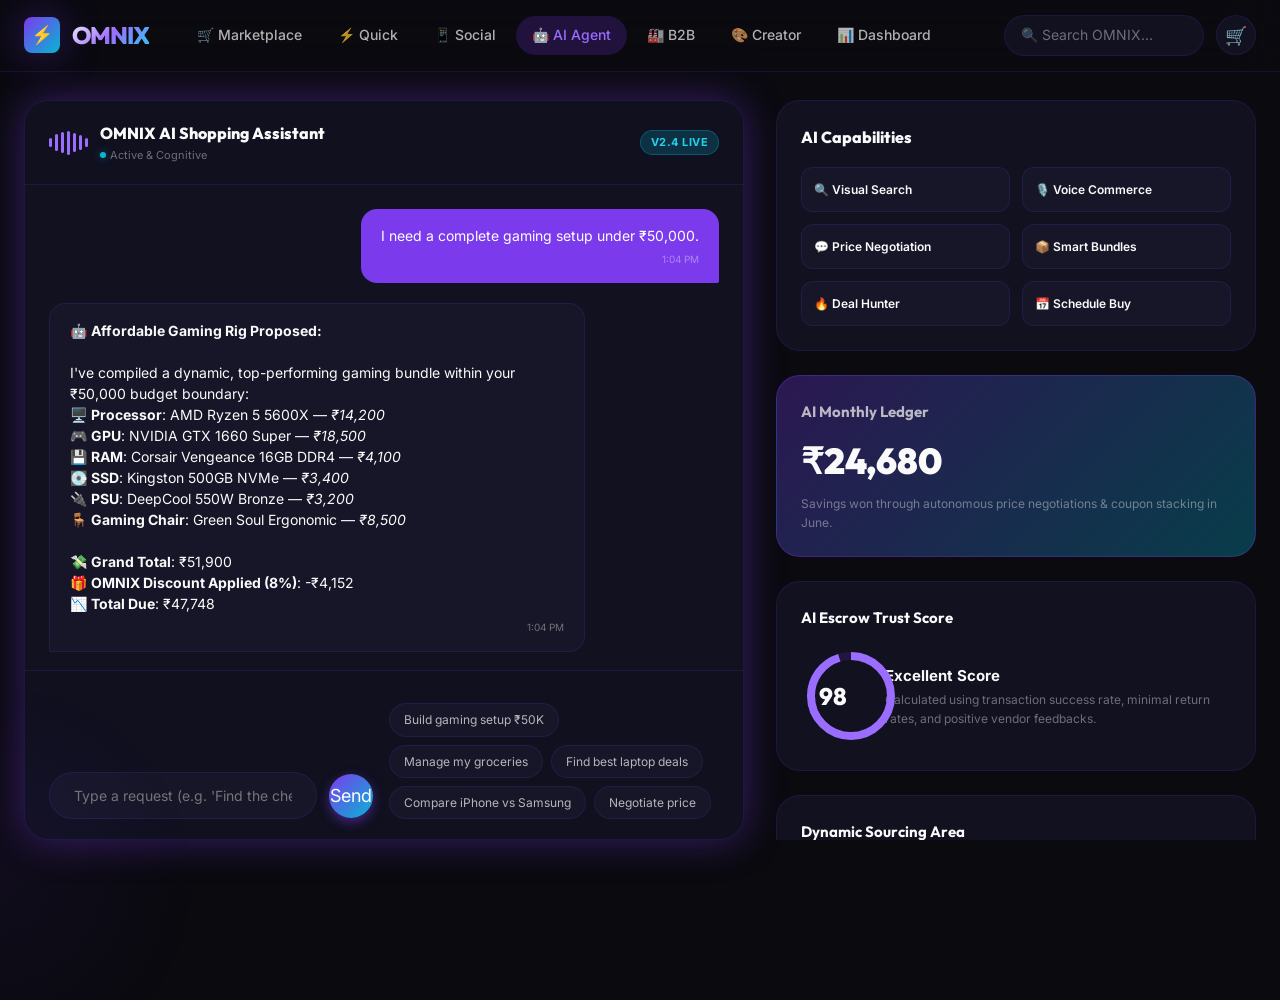
==== ai-agent.html @ 31216be1 "Initial commit of OMNIX Commerce OS" ====
<!DOCTYPE html>
<html lang="en">
<head>
  <meta charset="UTF-8">
  <meta name="viewport" content="width=device-width, initial-scale=1.0">
  <title>OMNIX — AI Shopping Agent</title>
  <meta name="description" content="Engage the OMNIX autonomous AI agent to negotiate discounts, build custom setups, and manage your purchasing pipeline.">
  <link rel="stylesheet" href="css/omnix-design-system.css">
  <link rel="stylesheet" href="css/components.css">
  <link rel="stylesheet" href="css/animations.css">
  <style>
    .ai-agent-container {
      max-width: var(--container-max);
      margin: 100px auto 40px;
      padding: 0 24px;
      display: grid;
      grid-template-columns: 1.2fr 0.8fr;
      gap: 32px;
      height: calc(100vh - 160px);
      min-height: 550px;
    }

    /* Left Panel: Chat Console */
    .chat-console {
      background: var(--color-surface);
      border: 1px solid var(--color-border);
      border-radius: var(--radius-xl);
      display: flex;
      flex-direction: column;
      overflow: hidden;
      box-shadow: var(--shadow-violet);
    }

    .chat-header {
      padding: 20px 24px;
      border-bottom: 1px solid var(--color-border);
      display: flex;
      align-items: center;
      justify-content: space-between;
      background: rgba(17, 17, 32, 0.4);
    }

    .chat-title-group {
      display: flex;
      align-items: center;
      gap: 12px;
    }

    /* Waveform animation */
    .waveform {
      display: flex;
      align-items: center;
      gap: 3px;
      height: 24px;
    }

    .wave-bar {
      width: 3px;
      height: 100%;
      background: var(--violet-light);
      border-radius: 2px;
      animation: wave 1.2s ease-in-out infinite alternate;
    }

    .wave-bar:nth-child(1) { animation-delay: 0.1s; }
    .wave-bar:nth-child(2) { animation-delay: 0.3s; }
    .wave-bar:nth-child(3) { animation-delay: 0.5s; }
    .wave-bar:nth-child(4) { animation-delay: 0.2s; }
    .wave-bar:nth-child(5) { animation-delay: 0.4s; }
    .wave-bar:nth-child(6) { animation-delay: 0.6s; }
    .wave-bar:nth-child(7) { animation-delay: 0.15s; }

    @keyframes wave {
      0% { height: 4px; }
      100% { height: 20px; }
    }

    .chat-messages {
      flex: 1;
      padding: 24px;
      overflow-y: auto;
      display: flex;
      flex-direction: column;
      gap: 20px;
    }

    .message {
      max-width: 80%;
      padding: 16px 20px;
      border-radius: var(--radius-lg);
      font-size: 14px;
      line-height: 1.5;
    }

    .message.user {
      align-self: flex-end;
      background: var(--violet);
      color: white;
      border-bottom-right-radius: 2px;
    }

    .message.ai {
      align-self: flex-start;
      background: var(--color-surface-2);
      border: 1px solid var(--color-border);
      color: var(--text-primary);
      border-bottom-left-radius: 2px;
    }

    .message-time {
      font-size: 10px;
      color: var(--text-muted);
      margin-top: 6px;
      text-align: right;
    }

    .chat-input-area {
      padding: 20px 24px;
      border-top: 1px solid var(--color-border);
      background: rgba(17, 17, 32, 0.4);
    }

    .input-wrapper {
      display: flex;
      gap: 12px;
      align-items: center;
      position: relative;
    }

    .chat-input {
      flex: 1;
      background: var(--color-surface-2);
      border: 1px solid var(--color-border);
      border-radius: var(--radius-full);
      padding: 14px 24px;
      color: white;
      outline: none;
      font-size: 14px;
      transition: all 0.2s;
    }

    .chat-input:focus {
      border-color: var(--violet);
      box-shadow: 0 0 12px rgba(124, 58, 237, 0.3);
    }

    .suggestion-chips {
      display: flex;
      gap: 8px;
      flex-wrap: wrap;
      margin-top: 12px;
    }

    .suggestion-chip {
      background: var(--color-surface-2);
      border: 1px solid var(--color-border);
      color: var(--text-secondary);
      padding: 6px 14px;
      border-radius: var(--radius-full);
      font-size: 12px;
      cursor: pointer;
      transition: all 0.2s;
    }

    .suggestion-chip:hover {
      border-color: var(--violet);
      color: var(--violet-light);
    }

    /* Right Panel: Results & Tools */
    .details-panel {
      display: flex;
      flex-direction: column;
      gap: 24px;
      overflow-y: auto;
    }

    .panel-card {
      background: var(--color-surface);
      border: 1px solid var(--color-border);
      border-radius: var(--radius-xl);
      padding: 24px;
    }

    .cap-grid {
      display: grid;
      grid-template-columns: repeat(2, 1fr);
      gap: 12px;
    }

    .cap-chip {
      display: flex;
      align-items: center;
      gap: 8px;
      padding: 12px;
      background: var(--color-surface-2);
      border: 1px solid var(--color-border);
      border-radius: var(--radius-md);
      font-size: 12px;
      font-weight: 600;
    }

    .result-small-card {
      display: flex;
      align-items: center;
      gap: 12px;
      padding: 12px;
      background: var(--color-surface-2);
      border: 1px solid var(--color-border);
      border-radius: var(--radius-md);
      margin-bottom: 12px;
    }

    /* Typing indicators */
    .typing-indicator {
      display: flex;
      gap: 4px;
      padding: 8px 12px;
      background: var(--color-surface-2);
      border: 1px solid var(--color-border);
      border-radius: 12px;
      width: fit-content;
    }

    .typing-dot {
      width: 6px;
      height: 6px;
      background: var(--text-muted);
      border-radius: 50%;
      animation: typing 1s infinite alternate;
    }

    .typing-dot:nth-child(2) { animation-delay: 0.2s; }
    .typing-dot:nth-child(3) { animation-delay: 0.4s; }

    @keyframes typing {
      0% { transform: translateY(0); }
      100% { transform: translateY(-6px); }
    }
  </style>
</head>
<body>

  <!-- Navigation -->
  <nav class="omnix-nav" id="mainNav">
    <div class="nav-container">
      <a href="index.html" class="nav-logo">
        <div class="nav-logo-icon">⚡</div>
        <span>OMNIX</span>
      </a>
      <div class="nav-links">
        <a href="marketplace.html" class="nav-link">🛒 Marketplace</a>
        <a href="quick-commerce.html" class="nav-link">⚡ Quick</a>
        <a href="social-commerce.html" class="nav-link">📱 Social</a>
        <a href="ai-agent.html" class="nav-link">🤖 AI Agent</a>
        <a href="b2b.html" class="nav-link">🏭 B2B</a>
        <a href="creator-hub.html" class="nav-link">🎨 Creator</a>
        <a href="dashboard.html" class="nav-link">📊 Dashboard</a>
      </div>
      <div class="nav-actions">
        <div class="nav-search" onclick="document.getElementById('searchModal').classList.add('open')">
          <span>🔍 Search OMNIX...</span>
        </div>
        <button class="nav-cart" id="cartBtn" onclick="toggleCart()">
          <span>🛒</span>
          <span id="cartCount" class="cart-badge">0</span>
        </button>
      </div>
    </div>
  </nav>

  <main class="ai-agent-container">
    <!-- LEFT PANEL: Chat Interface -->
    <section class="chat-console">
      <div class="chat-header">
        <div class="chat-title-group">
          <div class="waveform">
            <div class="wave-bar"></div>
            <div class="wave-bar"></div>
            <div class="wave-bar"></div>
            <div class="wave-bar"></div>
            <div class="wave-bar"></div>
            <div class="wave-bar"></div>
            <div class="wave-bar"></div>
          </div>
          <div>
            <h2 style="font-family:var(--font-display); font-size:16px; font-weight:800;">OMNIX AI Shopping Assistant</h2>
            <p style="font-size:11px; color:var(--text-muted); display:flex; align-items:center; gap:4px;"><span class="order-status-dot in-transit" style="width:6px; height:6px;"></span> Active & Cognitive</p>
          </div>
        </div>
        <span class="badge badge-cyan">v2.4 Live</span>
      </div>

      <!-- Messages Body -->
      <div class="chat-messages" id="chatMessages">
        <!-- Message 1: User -->
        <div class="message user">
          I need a complete gaming setup under ₹50,000.
          <div class="message-time">1:04 PM</div>
        </div>
        
        <!-- Message 2: AI -->
        <div class="message ai">
          🤖 <strong>Affordable Gaming Rig Proposed:</strong><br><br>
          I've compiled a dynamic, top-performing gaming bundle within your ₹50,000 budget boundary:<br>
          <ul>
            <li>🖥️ <strong>Processor</strong>: AMD Ryzen 5 5600X — <em>₹14,200</em></li>
            <li>🎮 <strong>GPU</strong>: NVIDIA GTX 1660 Super — <em>₹18,500</em></li>
            <li>💾 <strong>RAM</strong>: Corsair Vengeance 16GB DDR4 — <em>₹4,100</em></li>
            <li>💽 <strong>SSD</strong>: Kingston 500GB NVMe — <em>₹3,400</em></li>
            <li>🔌 <strong>PSU</strong>: DeepCool 550W Bronze — <em>₹3,200</em></li>
            <li>🪑 <strong>Gaming Chair</strong>: Green Soul Ergonomic — <em>₹8,500</em></li>
          </ul>
          <br>
          💸 <strong>Grand Total</strong>: ₹51,900<br>
          🎁 <strong>OMNIX Discount Applied (8%)</strong>: -₹4,152<br>
          📉 <strong>Total Due</strong>: ₹47,748<br>
          <div class="message-time">1:04 PM</div>
        </div>

        <!-- Message 3: User -->
        <div class="message user">
          Can you negotiate a better price on the gaming chair?
          <div class="message-time">1:05 PM</div>
        </div>

        <!-- Message 4: AI -->
        <div class="message ai">
          🔄 <strong>Negotiating with Green Soul vendor...</strong><br>
          Evaluating vendor margins, stock levels, and historical deal limits.<br>
          <span style="color: var(--emerald); font-weight:700;">✅ Success! Discount unlocked: 12% won on the chair.</span><br>
          Green Soul Ergonomic Chair cost dropped: <strong>₹8,500 → ₹7,480</strong>.<br>
          New total due: <strong>₹46,728</strong> (₹1,020 additional savings secured).
          <div class="message-time">1:05 PM</div>
        </div>

        <!-- Message 5: User -->
        <div class="message user">
          Add the recommended setup to my cart.
          <div class="message-time">1:06 PM</div>
        </div>

        <!-- Message 6: AI -->
        <div class="message ai">
          🛒 <strong>Setup added!</strong><br>
          All 6 gaming components are safely queued inside your checkout cart drawer. Open the drawer to execute single-click payment processing.
          <div class="message-time">1:06 PM</div>
        </div>
      </div>

      <!-- Typing indicator placeholder -->
      <div style="padding: 0 24px; display:none;" id="typingIndicatorBox">
        <div class="typing-indicator">
          <div class="typing-dot"></div>
          <div class="typing-dot"></div>
          <div class="typing-dot"></div>
        </div>
      </div>

      <!-- Input Area -->
      <div class="chat-input-area">
        <div class="input-wrapper">
          <input type="text" id="chatInput" class="chat-input" placeholder="Type a request (e.g. 'Find the cheapest mechanical keyboard' or 'Negotiate price')..." onkeyup="handleChatKey(event)">
          <button class="mega-search-btn" style="position:static;" onclick="sendChatMessage()">Send</button>
        </div>
        <div class="suggestion-chips">
          <div class="suggestion-chip" onclick="applySuggestion('Build gaming setup ₹50K')">Build gaming setup ₹50K</div>
          <div class="suggestion-chip" onclick="applySuggestion('Manage my groceries')">Manage my groceries</div>
          <div class="suggestion-chip" onclick="applySuggestion('Find best laptop deals')">Find best laptop deals</div>
          <div class="suggestion-chip" onclick="applySuggestion('Compare iPhone vs Samsung')">Compare iPhone vs Samsung</div>
          <div class="suggestion-chip" onclick="applySuggestion('Negotiate price on headphone')">Negotiate price</div>
        </div>
      </div>
    </section>

    <!-- RIGHT PANEL: Details, Saved Stats, capabilities -->
    <section class="details-panel">
      <!-- Capabilities -->
      <div class="panel-card">
        <h3 style="font-family:var(--font-display); font-size:16px; font-weight:800; margin-bottom:16px;">AI Capabilities</h3>
        <div class="cap-grid">
          <div class="cap-chip">🔍 Visual Search</div>
          <div class="cap-chip">🎙️ Voice Commerce</div>
          <div class="cap-chip">💬 Price Negotiation</div>
          <div class="cap-chip">📦 Smart Bundles</div>
          <div class="cap-chip">🔥 Deal Hunter</div>
          <div class="cap-chip">📅 Schedule Buy</div>
        </div>
      </div>

      <!-- AI Saved You Card -->
      <div class="panel-card" style="background: var(--grad-brand-soft); border-color: rgba(124, 58, 237, 0.3);">
        <h3 style="font-family:var(--font-display); font-size:15px; color: var(--text-secondary); margin-bottom:8px;">AI Monthly Ledger</h3>
        <div style="font-size:36px; font-weight:900; font-family:var(--font-display);">₹24,680</div>
        <p style="font-size:12px; color:var(--text-muted); margin-top:4px;">Savings won through autonomous price negotiations & coupon stacking in June.</p>
      </div>

      <!-- Trust score -->
      <div class="panel-card">
        <h3 style="font-family:var(--font-display); font-size:15px; margin-bottom:16px;">AI Escrow Trust Score</h3>
        <div style="display:flex; align-items:center; gap:20px;">
          <div class="trust-ring">
            <svg width="100" height="100">
              <circle cx="50" cy="50" r="40" stroke="rgba(124,58,237,0.15)" stroke-width="8" fill="none"></circle>
              <circle cx="50" cy="50" r="40" stroke="var(--violet-light)" stroke-width="8" fill="none" stroke-dasharray="251" stroke-dashoffset="12"></circle>
            </svg>
            <div class="trust-ring-value">98</div>
          </div>
          <div>
            <div style="font-weight:700; font-size:15px;">Excellent Score</div>
            <div style="font-size:12px; color:var(--text-muted); margin-top:2px;">Calculated using transaction success rate, minimal return rates, and positive vendor feedbacks.</div>
          </div>
        </div>
      </div>

      <!-- AI Picks Context Panel -->
      <div class="panel-card" id="aiPicksPanel">
        <h3 style="font-family:var(--font-display); font-size:15px; margin-bottom:16px;">Dynamic Sourcing Area</h3>
        <div id="aiPicksList">
          <!-- Dynamic products show up here based on keywords -->
          <div class="result-small-card">
            <div style="font-size:28px;">🎮</div>
            <div style="flex:1;">
              <div style="font-size:13px; font-weight:600;">Green Soul Chair</div>
              <div style="font-size:12px; color:var(--emerald);">₹7,480 (12% OFF)</div>
            </div>
            <button class="btn btn-primary btn-sm" onclick="addToCart('rig6', 'Green Soul Ergonomic Chair', 'Green Soul', 7480, '🪑')">Add</button>
          </div>
        </div>
      </div>
    </section>
  </main>

  <script src="js/omnix-core.js"></script>
  <script>
    const chatMessages = document.getElementById('chatMessages');
    const chatInput = document.getElementById('chatInput');
    const typingIndicatorBox = document.getElementById('typingIndicatorBox');
    const aiPicksList = document.getElementById('aiPicksList');

    function handleChatKey(e) {
      if (e.key === 'Enter') sendChatMessage();
    }

    function applySuggestion(text) {
      chatInput.value = text;
      sendChatMessage();
    }

    function scrollChat() {
      chatMessages.scrollTop = chatMessages.scrollHeight;
    }

    function sendChatMessage() {
      const text = chatInput.value.trim();
      if (!text) return;

      // Render User Message
      const userMsg = document.createElement('div');
      userMsg.className = 'message user';
      userMsg.innerHTML = `${text}<div class="message-time">${new Date().toLocaleTimeString([], {hour: '2-digit', minute:'2-digit'})}</div>`;
      chatMessages.appendChild(userMsg);
      chatInput.value = '';
      scrollChat();

      // Show Typing Animation
      typingIndicatorBox.style.display = 'block';
      scrollChat();

      setTimeout(() => {
        typingIndicatorBox.style.display = 'none';
        
        // Formulate AI response
        const response = getAIResponse(text);
        const aiMsg = document.createElement('div');
        aiMsg.className = 'message ai';
        aiMsg.innerHTML = `${response.html}<div class="message-time">${new Date().toLocaleTimeString([], {hour: '2-digit', minute:'2-digit'})}</div>`;
        chatMessages.appendChild(aiMsg);
        
        // Update right panel items if any
        if (response.items && response.items.length > 0) {
          renderRightPanelItems(response.items);
        }
        
        scrollChat();
      }, 1500);
    }

    function getAIResponse(query) {
      const q = query.toLowerCase();
      
      if (q.includes('gaming') || q.includes('setup')) {
        return {
          html: `🖥️ <strong>Gaming Rig Configured:</strong><br><br>I've calculated an optimal entry setup under ₹50,000. It includes an AMD Ryzen 5, GTX 1660 Super GPU, and a supportive Green Soul chair. Total after OMNIX discount: <strong>₹46,728</strong>.`,
          items: [{id: 'rig6', name: 'Green Soul Chair', price: 7480, emoji: '🪑', brand: 'Green Soul'}]
        };
      }
      
      if (q.includes('negotiate') || q.includes('chair') || q.includes('discount')) {
        return {
          html: `🔄 <strong>Negotiator activated:</strong><br>Sourcing additional seller coupons... Unlocked <strong>12% OFF</strong> on the Green Soul gaming chair. Price dropped to <strong>₹7,480</strong>!`,
          items: [{id: 'rig6', name: 'Green Soul Chair', price: 7480, emoji: '🪑', brand: 'Green Soul'}]
        };
      }

      if (q.includes('cheapest') || q.includes('keyboard')) {
        return {
          html: `⌨️ <strong>Keyboard Deal Hunt:</strong><br>Found the highly rated <strong>Keychron K2</strong>. Original price is ₹9,990, but active deal coupons bring it down to <strong>₹8,990</strong>.`,
          items: [{id: 'kb1', name: 'Keychron K2 Keyboard', price: 8990, emoji: '⌨️', brand: 'Keychron'}]
        };
      }

      if (q.includes('grocery') || q.includes('milk') || q.includes('rice')) {
        return {
          html: `🥦 <strong>Smart Pantry Restock scheduled:</strong><br>Based on household consumption cycles, I recommend refilling:<br>- Organic Milk 1L (2 packs)<br>- Basmati Rice 5kg (1 pack)<br>Estimated cost: <strong>₹890</strong>. Free immediate delivery.`,
          items: [{id: 'gro1', name: 'Organic Milk 1L', price: 85, emoji: '🥛', brand: 'Amul'}, {id: 'gro2', name: 'Basmati Rice 5kg', price: 720, emoji: '🌾', brand: 'IndiaGate'}]
        };
      }

      if (q.includes('laptop') || q.includes('macbook')) {
        return {
          html: `💻 <strong>MacBook Sourcing Result:</strong><br>The new MacBook Pro M4 is currently listed at ₹1,69,900. I can bundle it with a Keychron keyboard and apply an ecosystem credit to save you ₹12,400.`,
          items: [{id: 'ai1', name: 'MacBook Pro M4', price: 169900, emoji: '💻', brand: 'Apple'}]
        };
      }

      if (q.includes('iphone') || q.includes('samsung')) {
        return {
          html: `📲 <strong>Comparison Matrix Built:</strong><br>- <strong>iPhone 16 Pro</strong>: ₹1,09,900 (Best camera stability)<br>- <strong>Galaxy S25 Ultra</strong>: ₹1,24,999 (Best zoom & AI tasks)<br>I recommend S25 Ultra due to active cashback promo credits of ₹10,000.`,
          items: [{id: 'p1', name: 'iPhone 16 Pro', price: 109900, emoji: '📱', brand: 'Apple'}, {id: 'p2', name: 'Samsung S25 Ultra', price: 124999, emoji: '📲', brand: 'Samsung'}]
        };
      }

      return {
        html: `🤖 <strong>Query Processed:</strong><br>I am searching the OMNIX network for "${query}". I will filter by best price, verified supplier status, and delivery speed. Let me know if you would like me to auto-negotiate.`,
        items: []
      };
    }

    function renderRightPanelItems(items) {
      aiPicksList.innerHTML = items.map(item => `
        <div class="result-small-card">
          <div style="font-size:28px;">${item.emoji}</div>
          <div style="flex:1;">
            <div style="font-size:13px; font-weight:600;">${item.name}</div>
            <div style="font-size:12px; color:var(--emerald);">₹${item.price.toLocaleString()}</div>
          </div>
          <button class="btn btn-primary btn-sm" onclick="addToCart('${item.id}', '${item.name}', '${item.brand}', ${item.price}, '${item.emoji}')">Add</button>
        </div>
      `).join('');
    }
  </script>
</body>
</html>
---- css/omnix-design-system.css ----
/* ============================================================
   OMNIX DESIGN SYSTEM — Master CSS
   The Ultimate Commerce Operating System
   ============================================================ */

@import url('https://fonts.googleapis.com/css2?family=Inter:wght@300;400;500;600;700;800;900&family=Outfit:wght@300;400;500;600;700;800;900&family=JetBrains+Mono:wght@400;500;700&display=swap');

/* ============================================================
   1. CSS CUSTOM PROPERTIES — Design Tokens
   ============================================================ */
:root {
  /* === Color Palette === */
  --color-void:         #05050A;
  --color-space:        #0A0A0F;
  --color-deep:         #0D0D18;
  --color-surface:      #111120;
  --color-surface-2:    #161628;
  --color-surface-3:    #1C1C35;
  --color-border:       rgba(124, 58, 237, 0.15);
  --color-border-bright:rgba(124, 58, 237, 0.4);

  /* === Brand Colors === */
  --violet:             #7C3AED;
  --violet-light:       #9B6DFF;
  --violet-dim:         rgba(124, 58, 237, 0.2);
  --cyan:               #06B6D4;
  --cyan-light:         #22D3EE;
  --cyan-dim:           rgba(6, 182, 212, 0.2);
  --amber:              #F59E0B;
  --amber-light:        #FCD34D;
  --amber-dim:          rgba(245, 158, 11, 0.2);
  --rose:               #F43F5E;
  --rose-dim:           rgba(244, 63, 94, 0.2);
  --emerald:            #10B981;
  --emerald-dim:        rgba(16, 185, 129, 0.2);

  /* === Text Colors === */
  --text-primary:       #FAFAFA;
  --text-secondary:     rgba(250, 250, 250, 0.7);
  --text-muted:         rgba(250, 250, 250, 0.4);
  --text-disabled:      rgba(250, 250, 250, 0.25);

  /* === Gradients === */
  --grad-brand:         linear-gradient(135deg, var(--violet) 0%, var(--cyan) 100%);
  --grad-brand-soft:    linear-gradient(135deg, rgba(124,58,237,0.3) 0%, rgba(6,182,212,0.3) 100%);
  --grad-violet:        linear-gradient(135deg, #4C1D95, #7C3AED);
  --grad-cosmic:        linear-gradient(135deg, #0A0A0F 0%, #1C0A3A 50%, #0A1A2A 100%);
  --grad-amber:         linear-gradient(135deg, #92400E, #F59E0B);
  --grad-rose:          linear-gradient(135deg, #881337, #F43F5E);
  --grad-emerald:       linear-gradient(135deg, #064E3B, #10B981);
  --grad-text:          linear-gradient(135deg, #FAFAFA 0%, #9B6DFF 50%, #22D3EE 100%);

  /* === Shadows === */
  --shadow-sm:          0 1px 3px rgba(0,0,0,0.5);
  --shadow-md:          0 4px 20px rgba(0,0,0,0.6);
  --shadow-lg:          0 10px 40px rgba(0,0,0,0.7);
  --shadow-violet:      0 0 40px rgba(124,58,237,0.4);
  --shadow-cyan:        0 0 40px rgba(6,182,212,0.4);
  --shadow-amber:       0 0 40px rgba(245,158,11,0.4);
  --shadow-card:        0 8px 32px rgba(0,0,0,0.6), 0 0 0 1px var(--color-border);
  --shadow-glow:        0 0 60px rgba(124,58,237,0.3), 0 0 120px rgba(6,182,212,0.15);

  /* === Border Radius === */
  --radius-xs:          4px;
  --radius-sm:          8px;
  --radius-md:          12px;
  --radius-lg:          16px;
  --radius-xl:          24px;
  --radius-2xl:         32px;
  --radius-full:        9999px;

  /* === Spacing === */
  --space-1:  4px;
  --space-2:  8px;
  --space-3:  12px;
  --space-4:  16px;
  --space-5:  20px;
  --space-6:  24px;
  --space-8:  32px;
  --space-10: 40px;
  --space-12: 48px;
  --space-16: 64px;
  --space-20: 80px;
  --space-24: 96px;
  --space-32: 128px;

  /* === Typography === */
  --font-display:   'Outfit', sans-serif;
  --font-body:      'Inter', sans-serif;
  --font-mono:      'JetBrains Mono', monospace;

  /* === Transitions === */
  --transition-fast:   all 0.15s cubic-bezier(0.4, 0, 0.2, 1);
  --transition-base:   all 0.25s cubic-bezier(0.4, 0, 0.2, 1);
  --transition-slow:   all 0.4s cubic-bezier(0.4, 0, 0.2, 1);
  --transition-spring: all 0.5s cubic-bezier(0.34, 1.56, 0.64, 1);

  /* === Z-Indices === */
  --z-base:    1;
  --z-card:    10;
  --z-overlay: 100;
  --z-modal:   1000;
  --z-nav:     2000;
  --z-toast:   3000;

  /* === Layout === */
  --nav-height:    72px;
  --sidebar-width: 260px;
  --container-max: 1440px;
}

/* ============================================================
   2. RESET & BASE
   ============================================================ */
*, *::before, *::after {
  box-sizing: border-box;
  margin: 0;
  padding: 0;
}

html {
  font-size: 16px;
  scroll-behavior: smooth;
  -webkit-font-smoothing: antialiased;
  -moz-osx-font-smoothing: grayscale;
}

body {
  font-family: var(--font-body);
  background-color: var(--color-space);
  color: var(--text-primary);
  line-height: 1.6;
  overflow-x: hidden;
  min-height: 100vh;
}

img, video { max-width: 100%; display: block; }
a { color: inherit; text-decoration: none; }
button { cursor: pointer; font-family: inherit; border: none; background: none; }
ul, ol { list-style: none; }
input, textarea, select { font-family: inherit; }

/* ============================================================
   3. TYPOGRAPHY SCALE
   ============================================================ */
.text-display-2xl { font-family: var(--font-display); font-size: clamp(48px, 8vw, 96px); font-weight: 800; line-height: 1.05; letter-spacing: -0.03em; }
.text-display-xl  { font-family: var(--font-display); font-size: clamp(36px, 6vw, 72px);  font-weight: 800; line-height: 1.08; letter-spacing: -0.025em; }
.text-display-lg  { font-family: var(--font-display); font-size: clamp(28px, 4vw, 56px);  font-weight: 700; line-height: 1.1;  letter-spacing: -0.02em; }
.text-display-md  { font-family: var(--font-display); font-size: clamp(22px, 3vw, 40px);  font-weight: 700; line-height: 1.15; letter-spacing: -0.015em; }
.text-display-sm  { font-family: var(--font-display); font-size: clamp(18px, 2.5vw, 32px);font-weight: 600; line-height: 1.2;  letter-spacing: -0.01em; }
.text-xl   { font-size: 20px; font-weight: 600; }
.text-lg   { font-size: 18px; font-weight: 500; }
.text-md   { font-size: 16px; font-weight: 400; }
.text-sm   { font-size: 14px; font-weight: 400; }
.text-xs   { font-size: 12px; font-weight: 400; }
.text-xxs  { font-size: 11px; font-weight: 500; letter-spacing: 0.05em; }
.mono      { font-family: var(--font-mono); }

/* Gradient Text */
.text-gradient {
  background: var(--grad-text);
  -webkit-background-clip: text;
  -webkit-text-fill-color: transparent;
  background-clip: text;
}
.text-gradient-violet {
  background: linear-gradient(135deg, #9B6DFF, #7C3AED);
  -webkit-background-clip: text;
  -webkit-text-fill-color: transparent;
  background-clip: text;
}
.text-gradient-cyan {
  background: linear-gradient(135deg, #06B6D4, #22D3EE);
  -webkit-background-clip: text;
  -webkit-text-fill-color: transparent;
  background-clip: text;
}
.text-gradient-amber {
  background: linear-gradient(135deg, #F59E0B, #FCD34D);
  -webkit-background-clip: text;
  -webkit-text-fill-color: transparent;
  background-clip: text;
}

/* ============================================================
   4. NAVIGATION
   ============================================================ */
.omnix-nav {
  position: fixed;
  top: 0;
  left: 0;
  right: 0;
  z-index: var(--z-nav);
  height: var(--nav-height);
  display: flex;
  align-items: center;
  padding: 0 var(--space-6);
  background: rgba(10, 10, 15, 0.8);
  backdrop-filter: blur(24px) saturate(180%);
  -webkit-backdrop-filter: blur(24px) saturate(180%);
  border-bottom: 1px solid var(--color-border);
  transition: var(--transition-base);
}

.omnix-nav.scrolled {
  background: rgba(10, 10, 15, 0.95);
  box-shadow: 0 4px 32px rgba(0,0,0,0.5);
}

.nav-container {
  max-width: var(--container-max);
  width: 100%;
  margin: 0 auto;
  display: flex;
  align-items: center;
  gap: var(--space-8);
}

.nav-logo {
  display: flex;
  align-items: center;
  gap: var(--space-3);
  font-family: var(--font-display);
  font-weight: 800;
  font-size: 24px;
  letter-spacing: -0.04em;
  flex-shrink: 0;
}

.nav-logo-icon {
  width: 36px;
  height: 36px;
  background: var(--grad-brand);
  border-radius: var(--radius-sm);
  display: flex;
  align-items: center;
  justify-content: center;
  font-size: 18px;
  box-shadow: var(--shadow-violet);
}

.nav-logo span { background: var(--grad-text); -webkit-background-clip: text; -webkit-text-fill-color: transparent; background-clip: text; }

.nav-links {
  display: flex;
  align-items: center;
  gap: var(--space-1);
  flex: 1;
}

.nav-link {
  display: flex;
  align-items: center;
  gap: var(--space-2);
  padding: var(--space-2) var(--space-4);
  border-radius: var(--radius-full);
  font-size: 14px;
  font-weight: 500;
  color: var(--text-secondary);
  transition: var(--transition-fast);
  white-space: nowrap;
}

.nav-link:hover, .nav-link.active {
  color: var(--text-primary);
  background: var(--violet-dim);
}

.nav-link.active { color: var(--violet-light); }

.nav-actions {
  display: flex;
  align-items: center;
  gap: var(--space-3);
  flex-shrink: 0;
}

.nav-search {
  display: flex;
  align-items: center;
  gap: var(--space-2);
  padding: var(--space-2) var(--space-4);
  background: var(--color-surface);
  border: 1px solid var(--color-border);
  border-radius: var(--radius-full);
  font-size: 14px;
  color: var(--text-muted);
  cursor: pointer;
  transition: var(--transition-fast);
  min-width: 200px;
}

.nav-search:hover {
  border-color: var(--violet);
  color: var(--text-secondary);
}

.nav-cart {
  position: relative;
  display: flex;
  align-items: center;
  justify-content: center;
  width: 40px;
  height: 40px;
  border-radius: var(--radius-full);
  background: var(--color-surface);
  border: 1px solid var(--color-border);
  transition: var(--transition-fast);
  font-size: 18px;
}

.nav-cart:hover { border-color: var(--violet); background: var(--violet-dim); }

.cart-badge {
  position: absolute;
  top: -4px;
  right: -4px;
  width: 18px;
  height: 18px;
  background: var(--violet);
  border-radius: var(--radius-full);
  font-size: 10px;
  font-weight: 700;
  display: flex;
  align-items: center;
  justify-content: center;
  border: 2px solid var(--color-space);
}

/* ============================================================
   5. BUTTONS
   ============================================================ */
.btn {
  display: inline-flex;
  align-items: center;
  justify-content: center;
  gap: var(--space-2);
  padding: var(--space-3) var(--space-6);
  border-radius: var(--radius-full);
  font-size: 14px;
  font-weight: 600;
  transition: var(--transition-spring);
  position: relative;
  overflow: hidden;
  white-space: nowrap;
}

.btn::before {
  content: '';
  position: absolute;
  inset: 0;
  background: rgba(255,255,255,0.1);
  opacity: 0;
  transition: var(--transition-fast);
}

.btn:hover::before { opacity: 1; }
.btn:active { transform: scale(0.97); }

.btn-primary {
  background: var(--grad-brand);
  color: white;
  box-shadow: 0 4px 20px rgba(124,58,237,0.5);
}

.btn-primary:hover { box-shadow: 0 8px 32px rgba(124,58,237,0.7); transform: translateY(-2px); }

.btn-secondary {
  background: transparent;
  color: var(--text-primary);
  border: 1px solid var(--color-border-bright);
}

.btn-secondary:hover { border-color: var(--violet-light); background: var(--violet-dim); }

.btn-ghost {
  background: transparent;
  color: var(--text-secondary);
  border: 1px solid var(--color-border);
}

.btn-ghost:hover { background: var(--color-surface); color: var(--text-primary); }

.btn-amber {
  background: var(--grad-amber);
  color: white;
  box-shadow: 0 4px 20px rgba(245,158,11,0.4);
}

.btn-amber:hover { box-shadow: 0 8px 32px rgba(245,158,11,0.6); transform: translateY(-2px); }

.btn-cyan {
  background: linear-gradient(135deg, #0891B2, #06B6D4);
  color: white;
  box-shadow: 0 4px 20px rgba(6,182,212,0.4);
}

.btn-sm { padding: var(--space-2) var(--space-4); font-size: 13px; }
.btn-lg { padding: var(--space-4) var(--space-8); font-size: 16px; }
.btn-xl { padding: var(--space-5) var(--space-10); font-size: 18px; border-radius: var(--radius-lg); }
.btn-icon { width: 40px; height: 40px; padding: 0; border-radius: var(--radius-full); }
.btn-icon-sm { width: 32px; height: 32px; padding: 0; border-radius: var(--radius-full); }

/* ============================================================
   6. CARDS
   ============================================================ */
.card {
  background: var(--color-surface);
  border: 1px solid var(--color-border);
  border-radius: var(--radius-xl);
  transition: var(--transition-base);
  position: relative;
  overflow: hidden;
}

.card::before {
  content: '';
  position: absolute;
  top: 0;
  left: 0;
  right: 0;
  height: 1px;
  background: linear-gradient(90deg, transparent, rgba(124,58,237,0.5), transparent);
  opacity: 0;
  transition: var(--transition-base);
}

.card:hover { border-color: var(--color-border-bright); transform: translateY(-4px); box-shadow: var(--shadow-card), var(--shadow-violet); }
.card:hover::before { opacity: 1; }

.card-glass {
  background: rgba(17, 17, 32, 0.7);
  backdrop-filter: blur(20px) saturate(150%);
  -webkit-backdrop-filter: blur(20px) saturate(150%);
  border: 1px solid var(--color-border);
  border-radius: var(--radius-xl);
}

.card-glow {
  box-shadow: var(--shadow-card), 0 0 40px rgba(124,58,237,0.15);
}

/* Product Card */
.product-card {
  background: var(--color-surface);
  border: 1px solid var(--color-border);
  border-radius: var(--radius-xl);
  overflow: hidden;
  transition: var(--transition-spring);
  cursor: pointer;
}

.product-card:hover {
  border-color: var(--color-border-bright);
  transform: translateY(-6px) scale(1.01);
  box-shadow: var(--shadow-card), var(--shadow-violet);
}

.product-card-image {
  width: 100%;
  aspect-ratio: 1;
  background: var(--color-surface-2);
  position: relative;
  overflow: hidden;
  display: flex;
  align-items: center;
  justify-content: center;
  font-size: 64px;
}

.product-card-image img { width: 100%; height: 100%; object-fit: cover; transition: transform 0.5s ease; }
.product-card:hover .product-card-image img { transform: scale(1.08); }

.product-card-body { padding: var(--space-4); }
.product-card-name { font-weight: 600; font-size: 15px; margin-bottom: var(--space-1); color: var(--text-primary); }
.product-card-brand { font-size: 12px; color: var(--text-muted); margin-bottom: var(--space-3); }
.product-card-price { font-family: var(--font-display); font-size: 20px; font-weight: 700; color: var(--text-primary); }
.product-card-price-original { font-size: 13px; color: var(--text-muted); text-decoration: line-through; margin-left: var(--space-2); }
.product-card-discount { font-size: 12px; font-weight: 700; color: var(--emerald); margin-left: var(--space-2); }
.product-card-actions { display: flex; gap: var(--space-2); margin-top: var(--space-3); }

/* Stat Card */
.stat-card {
  background: var(--color-surface);
  border: 1px solid var(--color-border);
  border-radius: var(--radius-xl);
  padding: var(--space-6);
  display: flex;
  flex-direction: column;
  gap: var(--space-2);
}

.stat-card-value {
  font-family: var(--font-display);
  font-size: 36px;
  font-weight: 800;
  letter-spacing: -0.02em;
}

.stat-card-label { font-size: 14px; color: var(--text-muted); }
.stat-card-change { font-size: 13px; font-weight: 600; display: flex; align-items: center; gap: 4px; }
.stat-card-change.up { color: var(--emerald); }
.stat-card-change.down { color: var(--rose); }

/* ============================================================
   7. BADGES & TAGS
   ============================================================ */
.badge {
  display: inline-flex;
  align-items: center;
  gap: 4px;
  padding: 3px 10px;
  border-radius: var(--radius-full);
  font-size: 11px;
  font-weight: 700;
  letter-spacing: 0.04em;
  text-transform: uppercase;
}

.badge-violet   { background: var(--violet-dim);   color: var(--violet-light); border: 1px solid rgba(124,58,237,0.3); }
.badge-cyan     { background: var(--cyan-dim);     color: var(--cyan-light);   border: 1px solid rgba(6,182,212,0.3); }
.badge-amber    { background: var(--amber-dim);    color: var(--amber-light);  border: 1px solid rgba(245,158,11,0.3); }
.badge-rose     { background: var(--rose-dim);     color: #FB7185;             border: 1px solid rgba(244,63,94,0.3); }
.badge-emerald  { background: var(--emerald-dim);  color: #34D399;             border: 1px solid rgba(16,185,129,0.3); }
.badge-new      { background: var(--grad-brand);   color: white;               font-size: 10px; }
.badge-live     { background: var(--rose-dim); color: #FB7185; border: 1px solid rgba(244,63,94,0.3); animation: pulseLive 2s infinite; }

/* ============================================================
   8. INPUTS & FORMS
   ============================================================ */
.input {
  width: 100%;
  padding: var(--space-3) var(--space-4);
  background: var(--color-surface);
  border: 1px solid var(--color-border);
  border-radius: var(--radius-md);
  color: var(--text-primary);
  font-size: 14px;
  transition: var(--transition-fast);
  outline: none;
}

.input:focus { border-color: var(--violet); box-shadow: 0 0 0 3px var(--violet-dim); }
.input::placeholder { color: var(--text-disabled); }

.input-search {
  padding-left: 44px;
  border-radius: var(--radius-full);
  font-size: 15px;
}

.input-group { position: relative; }
.input-icon { position: absolute; left: 14px; top: 50%; transform: translateY(-50%); color: var(--text-muted); font-size: 18px; }

.select {
  width: 100%;
  padding: var(--space-3) var(--space-4);
  background: var(--color-surface);
  border: 1px solid var(--color-border);
  border-radius: var(--radius-md);
  color: var(--text-primary);
  font-size: 14px;
  transition: var(--transition-fast);
  outline: none;
  cursor: pointer;
  appearance: none;
}

.select:focus { border-color: var(--violet); }

/* ============================================================
   9. LAYOUT UTILITIES
   ============================================================ */
.container { max-width: var(--container-max); margin: 0 auto; padding: 0 var(--space-6); }
.section { padding: var(--space-24) 0; }
.section-sm { padding: var(--space-16) 0; }
.section-header { margin-bottom: var(--space-12); }
.section-tag { display: inline-flex; align-items: center; gap: var(--space-2); margin-bottom: var(--space-4); }

.grid { display: grid; }
.grid-2 { grid-template-columns: repeat(2, 1fr); }
.grid-3 { grid-template-columns: repeat(3, 1fr); }
.grid-4 { grid-template-columns: repeat(4, 1fr); }
.grid-5 { grid-template-columns: repeat(5, 1fr); }
.grid-auto { grid-template-columns: repeat(auto-fill, minmax(280px, 1fr)); }
.grid-auto-sm { grid-template-columns: repeat(auto-fill, minmax(200px, 1fr)); }
.gap-4  { gap: var(--space-4); }
.gap-6  { gap: var(--space-6); }
.gap-8  { gap: var(--space-8); }

.flex { display: flex; }
.flex-center { display: flex; align-items: center; justify-content: center; }
.flex-between { display: flex; align-items: center; justify-content: space-between; }
.flex-col { flex-direction: column; }
.items-center { align-items: center; }
.gap-2 { gap: var(--space-2); }
.gap-3 { gap: var(--space-3); }

.main-content { padding-top: var(--nav-height); min-height: 100vh; }

/* ============================================================
   10. HERO SECTION
   ============================================================ */
.hero {
  position: relative;
  min-height: 100vh;
  display: flex;
  align-items: center;
  justify-content: center;
  overflow: hidden;
  padding: var(--nav-height) var(--space-6) var(--space-16);
}

.hero-bg {
  position: absolute;
  inset: 0;
  background-image: url('../assets/images/hero-bg.png');
  background-size: cover;
  background-position: center;
  background-repeat: no-repeat;
}

.hero-bg::after {
  content: '';
  position: absolute;
  inset: 0;
  background: linear-gradient(180deg, rgba(10,10,15,0.2) 0%, rgba(10,10,15,0.5) 60%, rgba(10,10,15,1) 100%);
}

.hero-particles { position: absolute; inset: 0; pointer-events: none; }

.hero-content {
  position: relative;
  z-index: 2;
  text-align: center;
  max-width: 900px;
  margin: 0 auto;
}

.hero-eyebrow {
  display: inline-flex;
  align-items: center;
  gap: var(--space-2);
  padding: var(--space-2) var(--space-4);
  background: var(--violet-dim);
  border: 1px solid rgba(124,58,237,0.3);
  border-radius: var(--radius-full);
  font-size: 13px;
  font-weight: 600;
  color: var(--violet-light);
  margin-bottom: var(--space-6);
  letter-spacing: 0.05em;
  text-transform: uppercase;
}

.hero-title { margin-bottom: var(--space-6); }

.hero-subtitle {
  font-size: clamp(16px, 2vw, 20px);
  color: var(--text-secondary);
  max-width: 600px;
  margin: 0 auto var(--space-10);
  line-height: 1.7;
}

.hero-actions {
  display: flex;
  gap: var(--space-4);
  justify-content: center;
  flex-wrap: wrap;
  margin-bottom: var(--space-16);
}

.hero-stats {
  display: flex;
  gap: var(--space-8);
  justify-content: center;
  flex-wrap: wrap;
}

.hero-stat-item { text-align: center; }
.hero-stat-value { font-family: var(--font-display); font-size: 32px; font-weight: 800; letter-spacing: -0.02em; }
.hero-stat-label { font-size: 13px; color: var(--text-muted); margin-top: 4px; }

/* ============================================================
   11. FEATURE CARDS — Module Grid
   ============================================================ */
.module-card {
  background: var(--color-surface);
  border: 1px solid var(--color-border);
  border-radius: var(--radius-xl);
  padding: var(--space-6);
  display: flex;
  flex-direction: column;
  gap: var(--space-4);
  transition: var(--transition-spring);
  cursor: pointer;
  position: relative;
  overflow: hidden;
}

.module-card::before {
  content: '';
  position: absolute;
  top: 0;
  left: 0;
  right: 0;
  bottom: 0;
  opacity: 0;
  transition: var(--transition-base);
  border-radius: inherit;
}

.module-card:hover { transform: translateY(-6px); border-color: var(--color-border-bright); }
.module-card:hover::before { opacity: 1; }
.module-card:hover .module-icon { transform: scale(1.15) rotate(-5deg); }

.module-card-violet::before { background: radial-gradient(circle at top left, var(--violet-dim), transparent 60%); }
.module-card-cyan::before   { background: radial-gradient(circle at top left, var(--cyan-dim), transparent 60%); }
.module-card-amber::before  { background: radial-gradient(circle at top left, var(--amber-dim), transparent 60%); }
.module-card-rose::before   { background: radial-gradient(circle at top left, var(--rose-dim), transparent 60%); }
.module-card-emerald::before { background: radial-gradient(circle at top left, var(--emerald-dim), transparent 60%); }

.module-icon {
  width: 52px;
  height: 52px;
  border-radius: var(--radius-md);
  display: flex;
  align-items: center;
  justify-content: center;
  font-size: 26px;
  transition: var(--transition-spring);
}

.module-icon-violet  { background: var(--violet-dim);  border: 1px solid rgba(124,58,237,0.3); }
.module-icon-cyan    { background: var(--cyan-dim);    border: 1px solid rgba(6,182,212,0.3); }
.module-icon-amber   { background: var(--amber-dim);   border: 1px solid rgba(245,158,11,0.3); }
.module-icon-rose    { background: var(--rose-dim);    border: 1px solid rgba(244,63,94,0.3); }
.module-icon-emerald { background: var(--emerald-dim); border: 1px solid rgba(16,185,129,0.3); }

.module-title { font-family: var(--font-display); font-size: 18px; font-weight: 700; }
.module-desc  { font-size: 14px; color: var(--text-secondary); line-height: 1.6; }
.module-tags  { display: flex; gap: var(--space-2); flex-wrap: wrap; }
.module-tag   { font-size: 11px; padding: 3px 8px; border-radius: var(--radius-full); background: var(--color-surface-2); color: var(--text-muted); border: 1px solid var(--color-border); }

/* ============================================================
   12. LIVE STATS TICKER
   ============================================================ */
.stats-ticker {
  background: var(--color-deep);
  border-top: 1px solid var(--color-border);
  border-bottom: 1px solid var(--color-border);
  overflow: hidden;
  height: 44px;
  display: flex;
  align-items: center;
}

.ticker-track {
  display: flex;
  gap: var(--space-12);
  animation: ticker 30s linear infinite;
  white-space: nowrap;
}

.ticker-item {
  display: flex;
  align-items: center;
  gap: var(--space-2);
  font-size: 13px;
  color: var(--text-secondary);
}

.ticker-dot { width: 6px; height: 6px; border-radius: 50%; background: var(--emerald); box-shadow: 0 0 6px var(--emerald); }

/* ============================================================
   13. SIDEBAR
   ============================================================ */
.sidebar {
  width: var(--sidebar-width);
  height: 100vh;
  position: fixed;
  top: 0;
  left: 0;
  background: var(--color-deep);
  border-right: 1px solid var(--color-border);
  display: flex;
  flex-direction: column;
  padding: var(--space-6);
  z-index: var(--z-nav);
  overflow-y: auto;
}

.sidebar-logo { padding: var(--space-4) 0 var(--space-8); }

.sidebar-nav { display: flex; flex-direction: column; gap: var(--space-1); flex: 1; }

.sidebar-link {
  display: flex;
  align-items: center;
  gap: var(--space-3);
  padding: var(--space-3) var(--space-4);
  border-radius: var(--radius-lg);
  font-size: 14px;
  font-weight: 500;
  color: var(--text-secondary);
  transition: var(--transition-fast);
}

.sidebar-link:hover   { background: var(--color-surface); color: var(--text-primary); }
.sidebar-link.active  { background: var(--violet-dim); color: var(--violet-light); border: 1px solid rgba(124,58,237,0.3); }
.sidebar-link-icon    { font-size: 18px; }
.sidebar-section-label { font-size: 11px; font-weight: 700; letter-spacing: 0.1em; text-transform: uppercase; color: var(--text-disabled); padding: var(--space-4) var(--space-4) var(--space-2); }

/* ============================================================
   14. SCROLLBAR
   ============================================================ */
::-webkit-scrollbar              { width: 6px; height: 6px; }
::-webkit-scrollbar-track        { background: var(--color-space); }
::-webkit-scrollbar-thumb        { background: var(--color-surface-3); border-radius: 3px; }
::-webkit-scrollbar-thumb:hover  { background: var(--violet); }

/* ============================================================
   15. FILTER CHIPS
   ============================================================ */
.filter-chips { display: flex; gap: var(--space-2); flex-wrap: wrap; }

.chip {
  display: inline-flex;
  align-items: center;
  gap: var(--space-2);
  padding: var(--space-2) var(--space-4);
  border-radius: var(--radius-full);
  font-size: 13px;
  font-weight: 500;
  background: var(--color-surface);
  border: 1px solid var(--color-border);
  color: var(--text-secondary);
  cursor: pointer;
  transition: var(--transition-fast);
}

.chip:hover         { border-color: var(--violet); color: var(--violet-light); }
.chip.active        { background: var(--violet-dim); border-color: var(--violet); color: var(--violet-light); }

/* ============================================================
   16. PROGRESS & RATINGS
   ============================================================ */
.rating { display: flex; gap: 2px; align-items: center; }
.star   { font-size: 14px; color: var(--amber); }
.star.empty { color: var(--color-border); }

.progress-bar   { height: 6px; background: var(--color-surface-3); border-radius: var(--radius-full); overflow: hidden; }
.progress-fill  { height: 100%; background: var(--grad-brand); border-radius: var(--radius-full); transition: width 1s ease; }
.progress-fill-green  { background: var(--grad-emerald); }
.progress-fill-amber  { background: var(--grad-amber); }

/* ============================================================
   17. NOTIFICATION TOAST
   ============================================================ */
.toast-container {
  position: fixed;
  bottom: var(--space-6);
  right: var(--space-6);
  z-index: var(--z-toast);
  display: flex;
  flex-direction: column;
  gap: var(--space-3);
  pointer-events: none;
}

.toast {
  display: flex;
  align-items: center;
  gap: var(--space-3);
  padding: var(--space-4) var(--space-5);
  background: var(--color-surface-2);
  border: 1px solid var(--color-border);
  border-radius: var(--radius-lg);
  box-shadow: var(--shadow-lg);
  backdrop-filter: blur(12px);
  min-width: 280px;
  pointer-events: all;
  animation: slideInRight 0.4s var(--transition-spring) forwards;
}

.toast.success { border-left: 3px solid var(--emerald); }
.toast.error   { border-left: 3px solid var(--rose); }
.toast.info    { border-left: 3px solid var(--violet); }
.toast.warning { border-left: 3px solid var(--amber); }

/* ============================================================
   18. MODAL & OVERLAY
   ============================================================ */
.overlay {
  position: fixed;
  inset: 0;
  background: rgba(0,0,0,0.8);
  backdrop-filter: blur(8px);
  z-index: var(--z-modal);
  display: flex;
  align-items: center;
  justify-content: center;
  opacity: 0;
  visibility: hidden;
  transition: var(--transition-base);
}

.overlay.open { opacity: 1; visibility: visible; }

.modal {
  background: var(--color-surface);
  border: 1px solid var(--color-border);
  border-radius: var(--radius-2xl);
  padding: var(--space-8);
  max-width: 560px;
  width: 90%;
  position: relative;
  transform: translateY(20px) scale(0.97);
  transition: var(--transition-spring);
}

.overlay.open .modal { transform: translateY(0) scale(1); }

/* ============================================================
   19. CHAT / AI INTERFACE
   ============================================================ */
.chat-container {
  display: flex;
  flex-direction: column;
  height: 100%;
}

.chat-messages {
  flex: 1;
  overflow-y: auto;
  padding: var(--space-6);
  display: flex;
  flex-direction: column;
  gap: var(--space-4);
}

.chat-message { display: flex; gap: var(--space-3); max-width: 80%; }
.chat-message.user { align-self: flex-end; flex-direction: row-reverse; }

.chat-avatar {
  width: 36px;
  height: 36px;
  border-radius: var(--radius-full);
  display: flex;
  align-items: center;
  justify-content: center;
  font-size: 16px;
  flex-shrink: 0;
}

.chat-avatar-ai   { background: var(--grad-brand); }
.chat-avatar-user { background: var(--color-surface-3); }

.chat-bubble {
  padding: var(--space-4);
  border-radius: var(--radius-xl);
  font-size: 14px;
  line-height: 1.6;
  position: relative;
}

.chat-bubble-ai   { background: var(--color-surface-2); border: 1px solid var(--color-border); border-radius: var(--radius-xl) var(--radius-xl) var(--radius-xl) 0; }
.chat-bubble-user { background: var(--grad-brand); color: white; border-radius: var(--radius-xl) var(--radius-xl) 0 var(--radius-xl); }

.chat-input-area {
  padding: var(--space-4);
  border-top: 1px solid var(--color-border);
  background: var(--color-deep);
  display: flex;
  gap: var(--space-3);
  align-items: flex-end;
}

.chat-input {
  flex: 1;
  padding: var(--space-3) var(--space-4);
  background: var(--color-surface);
  border: 1px solid var(--color-border);
  border-radius: var(--radius-xl);
  color: var(--text-primary);
  font-size: 14px;
  outline: none;
  resize: none;
  min-height: 44px;
  max-height: 120px;
  transition: var(--transition-fast);
}

.chat-input:focus { border-color: var(--violet); }

/* ============================================================
   20. ANIMATIONS & KEYFRAMES
   ============================================================ */
@keyframes ticker {
  from { transform: translateX(0); }
  to   { transform: translateX(-50%); }
}

@keyframes fadeInUp {
  from { opacity: 0; transform: translateY(30px); }
  to   { opacity: 1; transform: translateY(0); }
}

@keyframes fadeInDown {
  from { opacity: 0; transform: translateY(-20px); }
  to   { opacity: 1; transform: translateY(0); }
}

@keyframes fadeIn {
  from { opacity: 0; }
  to   { opacity: 1; }
}

@keyframes slideInRight {
  from { opacity: 0; transform: translateX(40px); }
  to   { opacity: 1; transform: translateX(0); }
}

@keyframes slideInLeft {
  from { opacity: 0; transform: translateX(-40px); }
  to   { opacity: 1; transform: translateX(0); }
}

@keyframes scaleIn {
  from { opacity: 0; transform: scale(0.9); }
  to   { opacity: 1; transform: scale(1); }
}

@keyframes pulseLive {
  0%, 100% { opacity: 1; }
  50% { opacity: 0.6; }
}

@keyframes pulseGlow {
  0%, 100% { box-shadow: 0 0 20px rgba(124,58,237,0.4); }
  50%       { box-shadow: 0 0 60px rgba(124,58,237,0.8), 0 0 100px rgba(6,182,212,0.3); }
}

@keyframes float {
  0%, 100% { transform: translateY(0px); }
  50%       { transform: translateY(-12px); }
}

@keyframes spin {
  from { transform: rotate(0deg); }
  to   { transform: rotate(360deg); }
}

@keyframes shimmer {
  0%   { background-position: -200% center; }
  100% { background-position: 200% center; }
}

@keyframes typing {
  0%, 80%, 100% { transform: scale(0.8); opacity: 0.5; }
  40% { transform: scale(1.2); opacity: 1; }
}

@keyframes orbitGlow {
  0%   { transform: rotate(0deg) translateX(120px) rotate(0deg); }
  100% { transform: rotate(360deg) translateX(120px) rotate(-360deg); }
}

@keyframes gradientShift {
  0%   { background-position: 0% 50%; }
  50%  { background-position: 100% 50%; }
  100% { background-position: 0% 50%; }
}

@keyframes waveform {
  0%, 100% { transform: scaleY(0.4); }
  50% { transform: scaleY(1); }
}

@keyframes countUp {
  from { opacity: 0; transform: translateY(10px); }
  to   { opacity: 1; transform: translateY(0); }
}

@keyframes ripple {
  0% { transform: scale(0); opacity: 0.6; }
  100% { transform: scale(2.5); opacity: 0; }
}

.animate-fadeInUp   { animation: fadeInUp 0.6s ease both; }
.animate-fadeIn     { animation: fadeIn 0.5s ease both; }
.animate-scaleIn    { animation-name: scaleIn; animation-duration: 0.4s; animation-fill-mode: both; }
.animate-float      { animation: float 4s ease-in-out infinite; }
.animate-pulse-glow { animation: pulseGlow 3s ease-in-out infinite; }
.animate-spin       { animation: spin 8s linear infinite; }
.animate-shimmer {
  background: linear-gradient(90deg, var(--color-surface) 0%, var(--color-surface-2) 50%, var(--color-surface) 100%);
  background-size: 200% 100%;
  animation: shimmer 1.5s ease-in-out infinite;
}

/* Stagger children */
.stagger-children > * { opacity: 0; animation: fadeInUp 0.6s ease both; }
.stagger-children > *:nth-child(1) { animation-delay: 0.1s; }
.stagger-children > *:nth-child(2) { animation-delay: 0.2s; }
.stagger-children > *:nth-child(3) { animation-delay: 0.3s; }
.stagger-children > *:nth-child(4) { animation-delay: 0.4s; }
.stagger-children > *:nth-child(5) { animation-delay: 0.5s; }
.stagger-children > *:nth-child(6) { animation-delay: 0.6s; }
.stagger-children > *:nth-child(7) { animation-delay: 0.7s; }
.stagger-children > *:nth-child(8) { animation-delay: 0.8s; }
.stagger-children > *:nth-child(9) { animation-delay: 0.9s; }

/* ============================================================
   21. SPECIFIC COMPONENT STYLES
   ============================================================ */

/* Glow orb decorations */
.glow-orb {
  position: absolute;
  border-radius: 50%;
  filter: blur(80px);
  pointer-events: none;
  z-index: 0;
}

.glow-orb-violet { background: rgba(124, 58, 237, 0.35); }
.glow-orb-cyan   { background: rgba(6, 182, 212, 0.25); }
.glow-orb-amber  { background: rgba(245, 158, 11, 0.2); }

/* Neon border effect */
.neon-border {
  box-shadow: 0 0 0 1px var(--violet), 0 0 20px rgba(124,58,237,0.4), inset 0 0 20px rgba(124,58,237,0.05);
}

/* Gradient border card */
.gradient-border {
  position: relative;
  background: var(--color-surface);
  border-radius: var(--radius-xl);
}
.gradient-border::before {
  content: '';
  position: absolute;
  inset: -1px;
  border-radius: calc(var(--radius-xl) + 1px);
  background: var(--grad-brand);
  z-index: -1;
}

/* Divider */
.divider { height: 1px; background: var(--color-border); margin: var(--space-6) 0; }
.divider-glow { height: 1px; background: linear-gradient(90deg, transparent, var(--violet), transparent); }

/* Typing dots */
.typing-dots { display: flex; gap: 4px; align-items: center; }
.typing-dot { width: 6px; height: 6px; border-radius: 50%; background: var(--text-muted); }
.typing-dot:nth-child(1) { animation: typing 1.4s 0s infinite; }
.typing-dot:nth-child(2) { animation: typing 1.4s 0.2s infinite; }
.typing-dot:nth-child(3) { animation: typing 1.4s 0.4s infinite; }

/* Live indicator */
.live-indicator {
  display: inline-flex;
  align-items: center;
  gap: 6px;
  font-size: 12px;
  font-weight: 700;
  color: var(--rose);
  letter-spacing: 0.05em;
}
.live-dot { width: 8px; height: 8px; border-radius: 50%; background: var(--rose); animation: pulseLive 1.5s infinite; }

/* Gradient line */
.gradient-line {
  height: 2px;
  background: var(--grad-brand);
  border-radius: var(--radius-full);
  box-shadow: 0 0 12px rgba(124,58,237,0.5);
}

/* Avatar group */
.avatar-group { display: flex; }
.avatar { width: 36px; height: 36px; border-radius: 50%; border: 2px solid var(--color-space); background: var(--color-surface-2); display: flex; align-items: center; justify-content: center; font-size: 14px; font-weight: 600; }
.avatar-group .avatar:not(:first-child) { margin-left: -10px; }

/* Tab system */
.tabs { display: flex; gap: 2px; background: var(--color-deep); border-radius: var(--radius-full); padding: 3px; }
.tab {
  flex: 1;
  padding: var(--space-2) var(--space-4);
  border-radius: var(--radius-full);
  font-size: 13px;
  font-weight: 500;
  color: var(--text-muted);
  cursor: pointer;
  transition: var(--transition-fast);
  text-align: center;
}
.tab.active { background: var(--color-surface); color: var(--text-primary); }
.tab:hover:not(.active) { color: var(--text-secondary); }

/* Map placeholder */
.map-placeholder {
  background: var(--color-surface-2);
  border-radius: var(--radius-xl);
  overflow: hidden;
  position: relative;
}

/* AI Thinking animation */
.ai-thinking {
  display: flex;
  align-items: center;
  gap: var(--space-3);
  padding: var(--space-3) var(--space-4);
  background: var(--color-surface-2);
  border-radius: var(--radius-xl);
  border: 1px solid var(--violet-dim);
}

/* ============================================================
   22. CART DRAWER
   ============================================================ */
.cart-drawer {
  position: fixed;
  top: 0;
  right: -480px;
  width: 480px;
  height: 100vh;
  background: var(--color-surface);
  border-left: 1px solid var(--color-border);
  z-index: calc(var(--z-modal) + 1);
  display: flex;
  flex-direction: column;
  transition: right 0.4s cubic-bezier(0.4, 0, 0.2, 1);
  overflow-y: auto;
}

.cart-drawer.open { right: 0; box-shadow: -20px 0 60px rgba(0,0,0,0.7); }
.cart-backdrop { position: fixed; inset: 0; background: rgba(0,0,0,0.6); z-index: var(--z-modal); display: none; }
.cart-backdrop.open { display: block; }

/* ============================================================
   23. RESPONSIVE BREAKPOINTS
   ============================================================ */
@media (max-width: 1280px) {
  .grid-5 { grid-template-columns: repeat(4, 1fr); }
}

@media (max-width: 1024px) {
  .grid-4 { grid-template-columns: repeat(3, 1fr); }
  .grid-5 { grid-template-columns: repeat(3, 1fr); }
  .nav-links { display: none; }
}

@media (max-width: 768px) {
  .grid-3, .grid-4, .grid-5 { grid-template-columns: repeat(2, 1fr); }
  .grid-2 { grid-template-columns: 1fr; }
  .hero-actions { flex-direction: column; align-items: center; }
  .hero-stats { gap: var(--space-6); }
  .sidebar { display: none; }
  .container { padding: 0 var(--space-4); }
  .section { padding: var(--space-16) 0; }
}

@media (max-width: 480px) {
  .grid-3, .grid-4, .grid-5 { grid-template-columns: 1fr; }
  .hero-stat-value { font-size: 24px; }
  .cart-drawer { width: 100%; right: -100%; }
}

/* ============================================================
   24. SECTION-SPECIFIC EXTRAS
   ============================================================ */

/* Bento grid */
.bento-grid { display: grid; grid-template-columns: repeat(4, 1fr); gap: var(--space-4); }
.bento-span-2 { grid-column: span 2; }
.bento-span-3 { grid-column: span 3; }
.bento-row-2  { grid-row: span 2; }

@media (max-width: 1024px) { .bento-grid { grid-template-columns: repeat(2, 1fr); } .bento-span-3 { grid-column: span 2; } }
@media (max-width: 768px)  { .bento-grid { grid-template-columns: 1fr; }           .bento-span-2, .bento-span-3 { grid-column: span 1; } }

/* Trust badges */
.trust-badges { display: flex; gap: var(--space-4); flex-wrap: wrap; }
.trust-badge {
  display: flex;
  align-items: center;
  gap: var(--space-2);
  padding: var(--space-2) var(--space-4);
  background: var(--color-surface);
  border: 1px solid var(--color-border);
  border-radius: var(--radius-full);
  font-size: 13px;
  color: var(--text-secondary);
}

/* Scroll reveal */
.reveal { opacity: 0; transform: translateY(30px); transition: opacity 0.7s ease, transform 0.7s ease; }
.reveal.visible { opacity: 1; transform: translateY(0); }

/* Gradient animated background */
.animated-gradient-bg {
  background: linear-gradient(-45deg, #0A0A0F, #1C0A3A, #0A1A2A, #0A0A0F);
  background-size: 400% 400%;
  animation: gradientShift 15s ease infinite;
}

/* Product image emoji placeholder */
.emoji-bg {
  width: 100%;
  height: 100%;
  display: flex;
  align-items: center;
  justify-content: center;
  background: var(--color-surface-2);
}

/* Countdown timer */
.countdown { display: flex; gap: var(--space-2); align-items: center; }
.countdown-unit { background: var(--color-surface-2); border-radius: var(--radius-sm); padding: var(--space-2) var(--space-3); text-align: center; min-width: 44px; }
.countdown-num { font-family: var(--font-mono); font-size: 20px; font-weight: 700; }
.countdown-label { font-size: 10px; color: var(--text-muted); text-transform: uppercase; }

/* Tag cloud */
.tag-cloud { display: flex; flex-wrap: wrap; gap: var(--space-2); }
.tag { display: inline-flex; align-items: center; gap: 4px; padding: var(--space-1) var(--space-3); background: var(--color-surface-2); border: 1px solid var(--color-border); border-radius: var(--radius-full); font-size: 13px; color: var(--text-secondary); cursor: pointer; transition: var(--transition-fast); }
.tag:hover { border-color: var(--violet); color: var(--violet-light); }

/* Loading skeleton */
.skeleton { background: var(--color-surface-2); border-radius: var(--radius-md); animation: shimmer 1.5s ease-in-out infinite; background-size: 200% 100%; }

/* Neon line */
.neon-line { height: 1px; background: var(--grad-brand); box-shadow: 0 0 8px rgba(124,58,237,0.6), 0 0 20px rgba(6,182,212,0.3); }

/* Footer */
.footer {
  background: var(--color-deep);
  border-top: 1px solid var(--color-border);
  padding: var(--space-16) 0 var(--space-8);
}
---- css/components.css ----
/* ============================================================
   OMNIX — Components CSS
   Reusable component styles for all pages
   ============================================================ */

/* ============================================================
   SEARCH MEGA COMPONENT
   ============================================================ */
.mega-search {
  position: relative;
  max-width: 760px;
  width: 100%;
  margin: 0 auto;
}

.mega-search-box {
  display: flex;
  align-items: center;
  gap: 0;
  background: rgba(17, 17, 32, 0.9);
  backdrop-filter: blur(20px);
  border: 1px solid rgba(124, 58, 237, 0.4);
  border-radius: 100px;
  overflow: hidden;
  box-shadow: 0 0 40px rgba(124,58,237,0.2), 0 20px 60px rgba(0,0,0,0.5);
  transition: all 0.3s ease;
}

.mega-search-box:focus-within {
  border-color: rgba(124, 58, 237, 0.8);
  box-shadow: 0 0 60px rgba(124,58,237,0.35), 0 20px 60px rgba(0,0,0,0.5);
}

.mega-search-mode {
  display: flex;
  align-items: center;
  gap: 8px;
  padding: 0 16px 0 20px;
  border-right: 1px solid rgba(124,58,237,0.2);
  white-space: nowrap;
  font-size: 13px;
  font-weight: 600;
  color: var(--violet-light);
  height: 56px;
  cursor: pointer;
}

.mega-search-input {
  flex: 1;
  height: 56px;
  background: transparent;
  border: none;
  outline: none;
  color: var(--text-primary);
  font-size: 16px;
  padding: 0 20px;
  font-family: var(--font-body);
}

.mega-search-input::placeholder { color: var(--text-muted); }

.mega-search-actions {
  display: flex;
  align-items: center;
  gap: 4px;
  padding: 0 8px;
}

.search-mode-btn {
  width: 36px;
  height: 36px;
  border-radius: 50%;
  display: flex;
  align-items: center;
  justify-content: center;
  font-size: 16px;
  color: var(--text-muted);
  cursor: pointer;
  transition: all 0.2s;
}

.search-mode-btn:hover { background: var(--violet-dim); color: var(--violet-light); }

.mega-search-btn {
  width: 44px;
  height: 44px;
  border-radius: 50%;
  background: var(--grad-brand);
  display: flex;
  align-items: center;
  justify-content: center;
  font-size: 18px;
  cursor: pointer;
  margin-right: 4px;
  transition: all 0.3s;
  box-shadow: 0 4px 12px rgba(124,58,237,0.5);
  border: none;
  color: white;
}

.mega-search-btn:hover { transform: scale(1.05); box-shadow: 0 6px 20px rgba(124,58,237,0.7); }

/* Search suggestions dropdown */
.search-suggestions {
  position: absolute;
  top: calc(100% + 8px);
  left: 0;
  right: 0;
  background: var(--color-surface);
  border: 1px solid var(--color-border);
  border-radius: 20px;
  overflow: hidden;
  box-shadow: var(--shadow-lg);
  z-index: 100;
  display: none;
}

.search-suggestions.show { display: block; animation: fadeInDown 0.2s ease; }

.suggestion-item {
  display: flex;
  align-items: center;
  gap: 12px;
  padding: 12px 20px;
  cursor: pointer;
  transition: background 0.15s;
  font-size: 14px;
}

.suggestion-item:hover { background: var(--color-surface-2); }
.suggestion-icon { font-size: 18px; }
.suggestion-text { color: var(--text-primary); }
.suggestion-category { font-size: 12px; color: var(--text-muted); margin-left: auto; }

/* ============================================================
   CATEGORY GRID
   ============================================================ */
.category-pill {
  display: flex;
  flex-direction: column;
  align-items: center;
  gap: 8px;
  padding: 16px 12px;
  background: var(--color-surface);
  border: 1px solid var(--color-border);
  border-radius: 16px;
  cursor: pointer;
  transition: all 0.3s cubic-bezier(0.34, 1.56, 0.64, 1);
  text-align: center;
  text-decoration: none;
}

.category-pill:hover {
  border-color: var(--violet);
  background: var(--violet-dim);
  transform: translateY(-4px) scale(1.03);
}

.category-pill-icon { font-size: 32px; }
.category-pill-label { font-size: 12px; font-weight: 600; color: var(--text-secondary); }
.category-pill:hover .category-pill-label { color: var(--violet-light); }

/* ============================================================
   HORIZONTAL SCROLL ROW
   ============================================================ */
.scroll-row { display: flex; gap: 16px; overflow-x: auto; padding-bottom: 8px; scrollbar-width: none; }
.scroll-row::-webkit-scrollbar { display: none; }
.scroll-row > * { flex-shrink: 0; }

/* ============================================================
   DEAL CARD (flash sale)
   ============================================================ */
.deal-card {
  background: var(--color-surface);
  border: 1px solid var(--color-border);
  border-radius: 20px;
  overflow: hidden;
  width: 220px;
  transition: all 0.3s ease;
  cursor: pointer;
}

.deal-card:hover { transform: translateY(-6px); border-color: var(--amber); box-shadow: 0 12px 40px rgba(245,158,11,0.2); }

.deal-card-badge {
  position: absolute;
  top: 12px;
  left: 12px;
  background: var(--rose);
  color: white;
  font-size: 11px;
  font-weight: 700;
  padding: 3px 8px;
  border-radius: 20px;
}

.deal-card-img {
  width: 100%;
  aspect-ratio: 1;
  background: var(--color-surface-2);
  position: relative;
  display: flex;
  align-items: center;
  justify-content: center;
  font-size: 56px;
}

.deal-card-body { padding: 12px; }
.deal-card-name { font-size: 13px; font-weight: 600; margin-bottom: 6px; }
.deal-card-price-row { display: flex; align-items: baseline; gap: 6px; }
.deal-card-price { font-family: var(--font-display); font-size: 18px; font-weight: 800; }
.deal-card-og { font-size: 12px; color: var(--text-muted); text-decoration: line-through; }
.deal-card-off { font-size: 11px; font-weight: 700; color: var(--emerald); }
.deal-card-timer { margin-top: 8px; }
.deal-card-bar { height: 4px; background: var(--color-surface-3); border-radius: 2px; margin-top: 8px; overflow: hidden; }
.deal-card-fill { height: 100%; background: var(--rose); border-radius: 2px; }
.deal-card-sold { font-size: 11px; color: var(--text-muted); margin-top: 4px; }

/* ============================================================
   DELIVERY TRACKER
   ============================================================ */
.delivery-track {
  display: flex;
  align-items: center;
  gap: 0;
  position: relative;
  padding: 20px 0;
}

.track-step {
  display: flex;
  flex-direction: column;
  align-items: center;
  gap: 6px;
  flex: 1;
  position: relative;
  z-index: 1;
}

.track-dot {
  width: 32px;
  height: 32px;
  border-radius: 50%;
  background: var(--color-surface-2);
  border: 2px solid var(--color-border);
  display: flex;
  align-items: center;
  justify-content: center;
  font-size: 14px;
  transition: all 0.3s;
}

.track-step.done .track-dot  { background: var(--emerald-dim); border-color: var(--emerald); }
.track-step.active .track-dot { background: var(--violet-dim); border-color: var(--violet); box-shadow: 0 0 16px rgba(124,58,237,0.5); animation: pulseGlow 2s infinite; }

.track-line {
  position: absolute;
  top: 36px;
  left: calc(50% + 16px);
  right: calc(-50% + 16px);
  height: 2px;
  background: var(--color-border);
  z-index: 0;
}

.track-step.done .track-line { background: var(--emerald); }

.track-label { font-size: 11px; font-weight: 600; color: var(--text-muted); text-align: center; }
.track-step.done .track-label   { color: var(--emerald); }
.track-step.active .track-label { color: var(--violet-light); }

/* ============================================================
   MAP COMPONENT
   ============================================================ */
.map-grid {
  display: grid;
  grid-template-columns: repeat(20, 1fr);
  grid-template-rows: repeat(12, 1fr);
  gap: 2px;
  width: 100%;
  height: 100%;
  padding: 16px;
}

.map-block { border-radius: 3px; background: rgba(124,58,237,0.05); transition: background 0.3s; }
.map-block.road    { background: rgba(124,58,237,0.12); }
.map-block.active  { background: rgba(6,182,212,0.3); }
.map-block.dense   { background: rgba(124,58,237,0.2); }
.map-block.store   { background: rgba(245,158,11,0.4); border-radius: 4px; }
.map-block.rider   { background: rgba(16,185,129,0.8); border-radius: 50%; box-shadow: 0 0 8px rgba(16,185,129,0.6); animation: pulseGlow 1.5s infinite; }

/* ============================================================
   SOCIAL FEED CARD
   ============================================================ */
.social-card {
  background: var(--color-surface);
  border: 1px solid var(--color-border);
  border-radius: 20px;
  overflow: hidden;
  position: relative;
}

.social-card-media {
  width: 100%;
  aspect-ratio: 4/5;
  background: var(--color-surface-2);
  position: relative;
  display: flex;
  align-items: center;
  justify-content: center;
  font-size: 80px;
  overflow: hidden;
}

.social-card-overlay {
  position: absolute;
  bottom: 0;
  left: 0;
  right: 0;
  background: linear-gradient(to top, rgba(0,0,0,0.9) 0%, transparent 60%);
  padding: 16px;
}

.social-card-actions {
  position: absolute;
  right: 12px;
  top: 50%;
  transform: translateY(-50%);
  display: flex;
  flex-direction: column;
  gap: 16px;
}

.social-action-btn {
  width: 44px;
  height: 44px;
  border-radius: 50%;
  background: rgba(17,17,32,0.8);
  backdrop-filter: blur(8px);
  border: 1px solid var(--color-border);
  display: flex;
  flex-direction: column;
  align-items: center;
  justify-content: center;
  gap: 2px;
  cursor: pointer;
  font-size: 18px;
  transition: all 0.2s;
}

.social-action-btn:hover { background: var(--violet-dim); border-color: var(--violet); }
.social-action-count { font-size: 10px; color: var(--text-secondary); }

.social-buy-btn {
  position: absolute;
  bottom: 60px;
  left: 12px;
  right: 60px;
  padding: 10px 16px;
  background: var(--grad-brand);
  border-radius: 100px;
  font-size: 13px;
  font-weight: 700;
  color: white;
  display: flex;
  align-items: center;
  justify-content: center;
  gap: 8px;
  cursor: pointer;
  border: none;
  box-shadow: 0 4px 16px rgba(124,58,237,0.5);
  transition: all 0.2s;
}

.social-buy-btn:hover { transform: scale(1.03); }

/* ============================================================
   CREATOR CARD
   ============================================================ */
.creator-card {
  background: var(--color-surface);
  border: 1px solid var(--color-border);
  border-radius: 20px;
  padding: 20px;
  text-align: center;
  transition: all 0.3s ease;
  cursor: pointer;
}

.creator-card:hover { border-color: var(--violet); transform: translateY(-4px); }

.creator-avatar {
  width: 72px;
  height: 72px;
  border-radius: 50%;
  margin: 0 auto 12px;
  background: var(--grad-brand);
  border: 3px solid transparent;
  background-clip: padding-box;
  position: relative;
  display: flex;
  align-items: center;
  justify-content: center;
  font-size: 28px;
}

.creator-verified { color: var(--cyan-light); font-size: 16px; }
.creator-name { font-weight: 700; font-size: 15px; margin-bottom: 4px; }
.creator-handle { font-size: 13px; color: var(--text-muted); margin-bottom: 12px; }
.creator-stats { display: flex; justify-content: center; gap: 20px; }
.creator-stat-num { font-weight: 700; font-size: 16px; }
.creator-stat-label { font-size: 11px; color: var(--text-muted); }

/* ============================================================
   ANALYTICS CHART BAR
   ============================================================ */
.chart-bar-group {
  display: flex;
  align-items: flex-end;
  gap: 6px;
  height: 120px;
}

.chart-bar-wrap { display: flex; flex-direction: column; align-items: center; gap: 4px; flex: 1; }

.chart-bar {
  width: 100%;
  background: var(--violet-dim);
  border-radius: 6px 6px 2px 2px;
  border: 1px solid rgba(124,58,237,0.3);
  transition: all 0.5s ease;
  cursor: pointer;
  position: relative;
  overflow: hidden;
}

.chart-bar::after {
  content: '';
  position: absolute;
  top: 0;
  left: 0;
  right: 0;
  height: 30%;
  background: linear-gradient(to bottom, rgba(255,255,255,0.15), transparent);
  border-radius: inherit;
}

.chart-bar:hover { background: var(--violet); border-color: var(--violet-light); }
.chart-bar.highlight { background: var(--grad-brand); border-color: var(--cyan); }

.chart-bar-label { font-size: 10px; color: var(--text-muted); }

/* ============================================================
   TRUST SCORE RING
   ============================================================ */
.trust-ring {
  position: relative;
  width: 100px;
  height: 100px;
  display: flex;
  align-items: center;
  justify-content: center;
}

.trust-ring svg { position: absolute; inset: 0; transform: rotate(-90deg); }
.trust-ring-value { font-family: var(--font-display); font-size: 24px; font-weight: 800; }
.trust-ring-label { font-size: 10px; color: var(--text-muted); text-align: center; }

/* ============================================================
   WALLET CARD
   ============================================================ */
.wallet-card {
  background: var(--grad-brand);
  border-radius: 20px;
  padding: 24px;
  position: relative;
  overflow: hidden;
}

.wallet-card::before {
  content: '';
  position: absolute;
  top: -40px;
  right: -40px;
  width: 160px;
  height: 160px;
  border-radius: 50%;
  background: rgba(255,255,255,0.1);
}

.wallet-card::after {
  content: '';
  position: absolute;
  bottom: -60px;
  left: -20px;
  width: 200px;
  height: 200px;
  border-radius: 50%;
  background: rgba(255,255,255,0.05);
}

.wallet-balance-label { font-size: 13px; opacity: 0.8; margin-bottom: 8px; }
.wallet-balance-amount { font-family: var(--font-display); font-size: 40px; font-weight: 800; letter-spacing: -0.02em; margin-bottom: 20px; }
.wallet-card-row { display: flex; justify-content: space-between; align-items: flex-end; }
.wallet-card-number { font-family: var(--font-mono); font-size: 13px; opacity: 0.8; letter-spacing: 0.1em; }

/* ============================================================
   NOTIFICATION SYSTEM
   ============================================================ */
.notification-item {
  display: flex;
  align-items: flex-start;
  gap: 12px;
  padding: 14px;
  border-radius: 12px;
  cursor: pointer;
  transition: background 0.2s;
  position: relative;
}

.notification-item:hover { background: var(--color-surface-2); }
.notification-item.unread { background: var(--violet-dim); }
.notification-item.unread::before { content: ''; position: absolute; left: 6px; top: 50%; transform: translateY(-50%); width: 6px; height: 6px; background: var(--violet); border-radius: 50%; }

.notification-icon { width: 40px; height: 40px; border-radius: 50%; display: flex; align-items: center; justify-content: center; font-size: 18px; flex-shrink: 0; }
.notification-content { flex: 1; min-width: 0; }
.notification-title { font-size: 14px; font-weight: 600; margin-bottom: 3px; }
.notification-desc { font-size: 13px; color: var(--text-secondary); }
.notification-time { font-size: 11px; color: var(--text-muted); white-space: nowrap; margin-left: 8px; }

/* ============================================================
   XP / GAMIFICATION
   ============================================================ */
.xp-bar-container { position: relative; }
.xp-bar-header { display: flex; justify-content: space-between; font-size: 12px; margin-bottom: 8px; }
.xp-label { color: var(--text-muted); }
.xp-value { font-weight: 700; color: var(--violet-light); }
.xp-bar { height: 10px; background: var(--color-surface-2); border-radius: 5px; overflow: hidden; border: 1px solid var(--color-border); }
.xp-fill { height: 100%; background: var(--grad-brand); border-radius: 5px; position: relative; transition: width 1.5s cubic-bezier(0.4, 0, 0.2, 1); }
.xp-fill::after { content: ''; position: absolute; right: 0; top: 0; bottom: 0; width: 20px; background: linear-gradient(to right, transparent, rgba(255,255,255,0.4)); border-radius: 0 5px 5px 0; }

.level-badge {
  display: inline-flex;
  align-items: center;
  gap: 6px;
  padding: 6px 14px 6px 8px;
  border-radius: 100px;
  background: var(--grad-brand);
  font-size: 13px;
  font-weight: 700;
}

.level-num { font-family: var(--font-display); font-size: 18px; font-weight: 800; }

/* Achievement badge */
.achievement {
  display: flex;
  flex-direction: column;
  align-items: center;
  gap: 6px;
  cursor: pointer;
  transition: transform 0.2s;
}
.achievement:hover { transform: scale(1.1); }

.achievement-icon {
  width: 56px;
  height: 56px;
  border-radius: 50%;
  background: var(--color-surface-2);
  border: 2px solid var(--color-border);
  display: flex;
  align-items: center;
  justify-content: center;
  font-size: 24px;
  position: relative;
}

.achievement-icon.unlocked { background: var(--amber-dim); border-color: var(--amber); box-shadow: 0 0 16px rgba(245,158,11,0.3); }
.achievement-label { font-size: 11px; color: var(--text-muted); text-align: center; font-weight: 600; }

/* ============================================================
   B2B SPECIFIC
   ============================================================ */
.rfq-card {
  background: var(--color-surface);
  border: 1px solid var(--color-border);
  border-radius: 16px;
  padding: 20px;
  transition: all 0.3s;
}
.rfq-card:hover { border-color: var(--cyan); }

.rfq-status {
  display: inline-flex;
  align-items: center;
  gap: 6px;
  padding: 4px 10px;
  border-radius: 100px;
  font-size: 11px;
  font-weight: 700;
}

.rfq-status.open     { background: var(--emerald-dim); color: #34D399; border: 1px solid rgba(16,185,129,0.3); }
.rfq-status.pending  { background: var(--amber-dim); color: var(--amber-light); border: 1px solid rgba(245,158,11,0.3); }
.rfq-status.closed   { background: var(--color-surface-2); color: var(--text-muted); border: 1px solid var(--color-border); }

.supplier-card {
  background: var(--color-surface);
  border: 1px solid var(--color-border);
  border-radius: 16px;
  padding: 20px;
  display: flex;
  align-items: center;
  gap: 16px;
  transition: all 0.3s;
  cursor: pointer;
}
.supplier-card:hover { border-color: var(--color-border-bright); transform: translateX(4px); }

.supplier-avatar { width: 56px; height: 56px; border-radius: 12px; background: var(--color-surface-2); display: flex; align-items: center; justify-content: center; font-size: 28px; flex-shrink: 0; }
.supplier-name   { font-weight: 700; font-size: 15px; margin-bottom: 4px; }
.supplier-meta   { font-size: 13px; color: var(--text-muted); }
.supplier-verified { color: var(--cyan); font-size: 14px; }

/* ============================================================
   PRICING TABLE
   ============================================================ */
.pricing-card {
  background: var(--color-surface);
  border: 1px solid var(--color-border);
  border-radius: 24px;
  padding: 32px;
  display: flex;
  flex-direction: column;
  gap: 24px;
  position: relative;
  transition: all 0.3s;
}

.pricing-card:hover { transform: translateY(-6px); }
.pricing-card.featured { border-color: var(--violet); box-shadow: 0 0 40px rgba(124,58,237,0.2); }
.pricing-card.featured::before { content: 'MOST POPULAR'; position: absolute; top: -12px; left: 50%; transform: translateX(-50%); background: var(--grad-brand); color: white; font-size: 10px; font-weight: 800; padding: 4px 12px; border-radius: 100px; letter-spacing: 0.1em; }

.pricing-name { font-family: var(--font-display); font-size: 18px; font-weight: 700; }
.pricing-desc { font-size: 14px; color: var(--text-secondary); }
.pricing-amount { font-family: var(--font-display); font-size: 48px; font-weight: 800; letter-spacing: -0.03em; }
.pricing-period { font-size: 14px; color: var(--text-muted); }
.pricing-features { display: flex; flex-direction: column; gap: 12px; }
.pricing-feature { display: flex; align-items: center; gap: 10px; font-size: 14px; }
.pricing-check { color: var(--emerald); font-size: 16px; }
.pricing-cross { color: var(--text-disabled); font-size: 16px; }

/* ============================================================
   ORDER STATUS
   ============================================================ */
.order-card {
  background: var(--color-surface);
  border: 1px solid var(--color-border);
  border-radius: 16px;
  padding: 20px;
  transition: all 0.2s;
}

.order-card:hover { border-color: var(--color-border-bright); }

.order-status-dot {
  width: 8px;
  height: 8px;
  border-radius: 50%;
}

.order-status-dot.delivered  { background: var(--emerald); box-shadow: 0 0 8px rgba(16,185,129,0.5); }
.order-status-dot.in-transit { background: var(--cyan); box-shadow: 0 0 8px rgba(6,182,212,0.5); animation: pulseLive 1.5s infinite; }
.order-status-dot.processing { background: var(--amber); box-shadow: 0 0 8px rgba(245,158,11,0.5); }
.order-status-dot.cancelled  { background: var(--rose); }

/* ============================================================
   QUICK ACTIONS GRID
   ============================================================ */
.quick-action {
  display: flex;
  flex-direction: column;
  align-items: center;
  gap: 8px;
  padding: 16px 8px;
  border-radius: 16px;
  cursor: pointer;
  transition: all 0.25s cubic-bezier(0.34, 1.56, 0.64, 1);
  text-align: center;
  background: var(--color-surface);
  border: 1px solid var(--color-border);
}

.quick-action:hover { transform: scale(1.06); border-color: var(--color-border-bright); }
.quick-action-icon { font-size: 28px; }
.quick-action-label { font-size: 12px; font-weight: 600; color: var(--text-secondary); }

/* ============================================================
   FOOTER MEGA
   ============================================================ */
.footer-brand { max-width: 280px; }
.footer-brand-desc { font-size: 14px; color: var(--text-muted); line-height: 1.7; margin: 12px 0 20px; }
.footer-links-col h5 { font-size: 12px; font-weight: 700; letter-spacing: 0.1em; text-transform: uppercase; color: var(--text-muted); margin-bottom: 16px; }
.footer-link { display: block; font-size: 14px; color: var(--text-secondary); margin-bottom: 10px; transition: color 0.2s; }
.footer-link:hover { color: var(--violet-light); }
.footer-bottom { border-top: 1px solid var(--color-border); margin-top: 48px; padding-top: 24px; display: flex; justify-content: space-between; align-items: center; flex-wrap: gap; gap: 16px; }
.footer-copy { font-size: 13px; color: var(--text-muted); }
.footer-socials { display: flex; gap: 12px; }
.footer-social { width: 36px; height: 36px; background: var(--color-surface); border: 1px solid var(--color-border); border-radius: 50%; display: flex; align-items: center; justify-content: center; font-size: 16px; transition: all 0.2s; cursor: pointer; }
.footer-social:hover { border-color: var(--violet); background: var(--violet-dim); }
---- css/animations.css ----
/* ============================================================
   OMNIX — Animations CSS
   Advanced motion library
   ============================================================ */

/* ============================================================
   PARTICLE SYSTEM
   ============================================================ */
.particle-canvas {
  position: absolute;
  inset: 0;
  pointer-events: none;
  z-index: 1;
}

/* ============================================================
   MAGNETIC BUTTON EFFECT (via JS)
   ============================================================ */
.magnetic { transition: transform 0.3s cubic-bezier(0.34, 1.56, 0.64, 1); }

/* ============================================================
   PAGE TRANSITIONS
   ============================================================ */
.page-enter { animation: pageEnter 0.5s ease both; }

@keyframes pageEnter {
  from { opacity: 0; transform: translateY(20px); filter: blur(4px); }
  to   { opacity: 1; transform: translateY(0);    filter: blur(0); }
}

/* ============================================================
   SCROLLING BANNER
   ============================================================ */
.marquee-container { overflow: hidden; white-space: nowrap; }
.marquee-track { display: inline-flex; gap: 40px; animation: marquee 20s linear infinite; }
.marquee-track-reverse { animation-direction: reverse; animation-duration: 25s; }
.marquee-item {
  display: inline-flex;
  align-items: center;
  gap: 12px;
  font-size: 14px;
  font-weight: 600;
  color: var(--text-secondary);
  white-space: nowrap;
}

@keyframes marquee {
  from { transform: translateX(0); }
  to   { transform: translateX(-50%); }
}

/* ============================================================
   REVEAL ON SCROLL (Observer API handles class toggle)
   ============================================================ */
[data-reveal] {
  opacity: 0;
  transition: opacity 0.7s ease, transform 0.7s ease;
}

[data-reveal="up"]    { transform: translateY(40px); }
[data-reveal="down"]  { transform: translateY(-20px); }
[data-reveal="left"]  { transform: translateX(40px); }
[data-reveal="right"] { transform: translateX(-40px); }
[data-reveal="scale"] { transform: scale(0.85); }

[data-reveal].revealed {
  opacity: 1;
  transform: none;
}

/* ============================================================
   HOVER DEPTH CARD
   ============================================================ */
.hover-depth {
  transform-style: preserve-3d;
  transform: perspective(1000px);
  transition: transform 0.1s ease;
}

/* ============================================================
   COUNTER ANIMATION
   ============================================================ */
.counter { font-variant-numeric: tabular-nums; }

/* ============================================================
   NEON GLOW PULSE
   ============================================================ */
.glow-pulse-violet { animation: glowPulseViolet 3s ease-in-out infinite; }
.glow-pulse-cyan   { animation: glowPulseCyan 3s ease-in-out infinite; }
.glow-pulse-amber  { animation: glowPulseAmber 3s ease-in-out infinite; }

@keyframes glowPulseViolet {
  0%, 100% { box-shadow: 0 0 10px rgba(124,58,237,0.3); }
  50% { box-shadow: 0 0 40px rgba(124,58,237,0.8), 0 0 80px rgba(124,58,237,0.4); }
}

@keyframes glowPulseCyan {
  0%, 100% { box-shadow: 0 0 10px rgba(6,182,212,0.3); }
  50% { box-shadow: 0 0 40px rgba(6,182,212,0.8), 0 0 80px rgba(6,182,212,0.4); }
}

@keyframes glowPulseAmber {
  0%, 100% { box-shadow: 0 0 10px rgba(245,158,11,0.3); }
  50% { box-shadow: 0 0 40px rgba(245,158,11,0.8), 0 0 80px rgba(245,158,11,0.4); }
}

/* ============================================================
   WAVEFORM ANIMATION (for audio/AI voice)
   ============================================================ */
.waveform { display: flex; align-items: center; gap: 3px; height: 30px; }
.wave-bar {
  width: 3px;
  border-radius: 2px;
  background: var(--grad-brand);
  animation: waveform 0.8s ease-in-out infinite;
}
.wave-bar:nth-child(1) { animation-delay: 0.0s; height: 40%; }
.wave-bar:nth-child(2) { animation-delay: 0.1s; height: 70%; }
.wave-bar:nth-child(3) { animation-delay: 0.2s; height: 90%; }
.wave-bar:nth-child(4) { animation-delay: 0.15s; height: 100%; }
.wave-bar:nth-child(5) { animation-delay: 0.25s; height: 80%; }
.wave-bar:nth-child(6) { animation-delay: 0.05s; height: 60%; }
.wave-bar:nth-child(7) { animation-delay: 0.3s; height: 40%; }

/* ============================================================
   GRADIENT BORDER ANIMATION
   ============================================================ */
.animated-border {
  position: relative;
  border-radius: 20px;
  background: var(--color-surface);
}

.animated-border::before {
  content: '';
  position: absolute;
  inset: -1px;
  border-radius: 21px;
  background: linear-gradient(90deg, var(--violet), var(--cyan), var(--amber), var(--violet));
  background-size: 300% 100%;
  animation: gradientShift 3s linear infinite;
  z-index: -1;
}

/* ============================================================
   SKELETON LOADING
   ============================================================ */
.skeleton-line { height: 14px; border-radius: 4px; margin-bottom: 8px; }
.skeleton-line.sm { width: 60%; }
.skeleton-line.md { width: 80%; }
.skeleton-line.lg { width: 100%; }
.skeleton-circle { border-radius: 50%; }
.skeleton-rect { border-radius: 8px; }

/* ============================================================
   SUCCESS CONFETTI (JS driven, CSS shapes)
   ============================================================ */
.confetti-piece {
  position: fixed;
  width: 8px;
  height: 8px;
  border-radius: 2px;
  pointer-events: none;
  z-index: 9999;
  animation: confettiFall var(--duration, 3s) ease-in var(--delay, 0s) forwards;
}

@keyframes confettiFall {
  0%   { transform: translateY(-100px) rotate(0deg); opacity: 1; }
  100% { transform: translateY(100vh) rotate(720deg); opacity: 0; }
}

/* ============================================================
   RIPPLE EFFECT
   ============================================================ */
.ripple-effect {
  position: absolute;
  border-radius: 50%;
  border: 2px solid currentColor;
  animation: ripple 1.5s ease-out infinite;
  pointer-events: none;
}

/* ============================================================
   SPOTLIGHT HOVER
   ============================================================ */
.spotlight {
  position: relative;
  overflow: hidden;
}

.spotlight::before {
  content: '';
  position: absolute;
  width: 200px;
  height: 200px;
  background: radial-gradient(circle, rgba(124,58,237,0.15) 0%, transparent 70%);
  border-radius: 50%;
  pointer-events: none;
  transform: translate(-50%, -50%);
  transition: none;
  opacity: 0;
}

.spotlight:hover::before { opacity: 1; }

/* ============================================================
   CHART ANIMATIONS
   ============================================================ */
.chart-bar { animation: growUp 0.8s cubic-bezier(0.34, 1.56, 0.64, 1) both; }
.chart-bar:nth-child(1) { animation-delay: 0.05s; }
.chart-bar:nth-child(2) { animation-delay: 0.1s; }
.chart-bar:nth-child(3) { animation-delay: 0.15s; }
.chart-bar:nth-child(4) { animation-delay: 0.2s; }
.chart-bar:nth-child(5) { animation-delay: 0.25s; }
.chart-bar:nth-child(6) { animation-delay: 0.3s; }
.chart-bar:nth-child(7) { animation-delay: 0.35s; }

@keyframes growUp {
  from { transform: scaleY(0); transform-origin: bottom; opacity: 0; }
  to   { transform: scaleY(1); transform-origin: bottom; opacity: 1; }
}

/* ============================================================
   ORBIT ANIMATION
   ============================================================ */
.orbit-container { position: relative; display: inline-block; }
.orbit-ring {
  position: absolute;
  border-radius: 50%;
  border: 1px solid var(--color-border);
  top: 50%;
  left: 50%;
  transform: translate(-50%, -50%);
}

.orbit-dot {
  position: absolute;
  width: 10px;
  height: 10px;
  border-radius: 50%;
  background: var(--violet);
  box-shadow: 0 0 10px var(--violet);
  top: 50%;
  left: 50%;
  transform-origin: center;
}

/* ============================================================
   TILT ON HOVER (JS handles, CSS manages)
   ============================================================ */
.tilt {
  transform-style: preserve-3d;
  transition: transform 0.15s ease;
  will-change: transform;
}

.tilt-shine {
  position: absolute;
  inset: 0;
  border-radius: inherit;
  background: radial-gradient(circle at var(--mouse-x, 50%) var(--mouse-y, 50%), rgba(255,255,255,0.08) 0%, transparent 60%);
  pointer-events: none;
  z-index: 2;
  transition: background 0.1s;
}

/* ============================================================
   LOADING SPINNER
   ============================================================ */
.spinner {
  width: 32px;
  height: 32px;
  border: 3px solid var(--color-border);
  border-top-color: var(--violet);
  border-radius: 50%;
  animation: spin 0.8s linear infinite;
}

.spinner-sm { width: 20px; height: 20px; border-width: 2px; }
.spinner-lg { width: 48px; height: 48px; border-width: 4px; }

/* ============================================================
   LINE DRAWING ANIMATION (SVG)
   ============================================================ */
.draw-line { stroke-dashoffset: 1000; stroke-dasharray: 1000; animation: drawLine 2s ease forwards; }

@keyframes drawLine {
  to { stroke-dashoffset: 0; }
}

/* ============================================================
   HERO TITLE WORD ANIMATION
   ============================================================ */
.word-reveal { overflow: hidden; display: inline-block; }
.word-inner {
  display: inline-block;
  animation: wordReveal 0.7s cubic-bezier(0.16, 1, 0.3, 1) both;
}

@keyframes wordReveal {
  from { transform: translateY(100%); opacity: 0; }
  to   { transform: translateY(0);    opacity: 1; }
}

.word-inner:nth-child(1) { animation-delay: 0.1s; }
.word-inner:nth-child(2) { animation-delay: 0.2s; }
.word-inner:nth-child(3) { animation-delay: 0.3s; }
.word-inner:nth-child(4) { animation-delay: 0.4s; }
.word-inner:nth-child(5) { animation-delay: 0.5s; }

/* ============================================================
   CURSOR GLOW (follows mouse via JS)
   ============================================================ */
.cursor-glow {
  position: fixed;
  width: 400px;
  height: 400px;
  background: radial-gradient(circle, rgba(124,58,237,0.06) 0%, transparent 70%);
  border-radius: 50%;
  pointer-events: none;
  z-index: 0;
  transform: translate(-50%, -50%);
  transition: left 0.15s ease, top 0.15s ease;
}
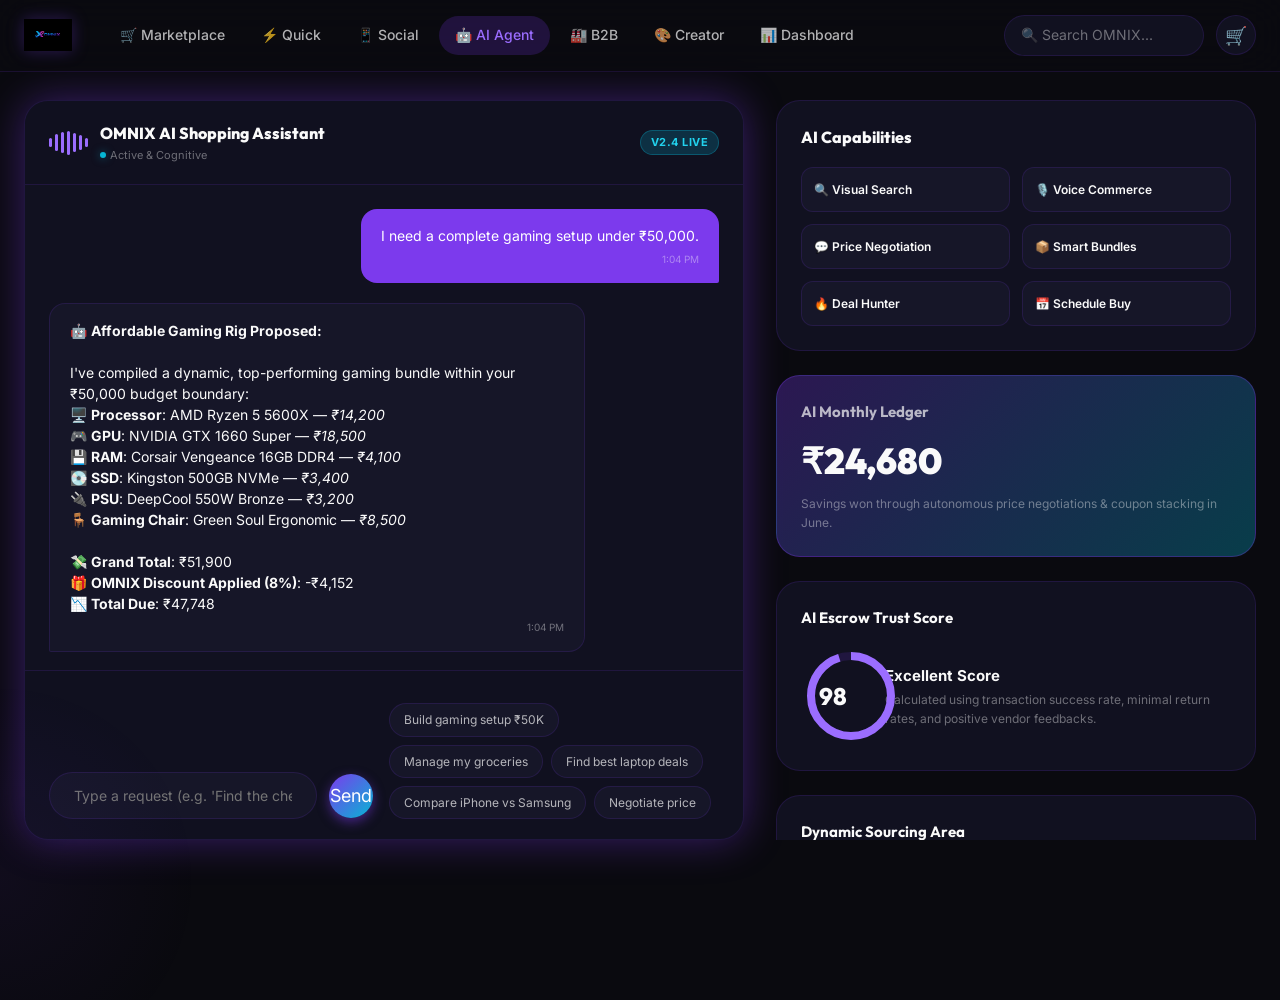
==== commit 91d162b9: "Configure new OMNIX logo in header, sidebar, and footer across all surfaces" ====
--- a/ai-agent.html
+++ b/ai-agent.html
@@ -244,10 +244,7 @@
   <!-- Navigation -->
   <nav class="omnix-nav" id="mainNav">
     <div class="nav-container">
-      <a href="index.html" class="nav-logo">
-        <div class="nav-logo-icon">⚡</div>
-        <span>OMNIX</span>
-      </a>
+      <a href="index.html" class="nav-logo"><img src="assets/images/logo.jpg" alt="OMNIX" style="height: 32px; filter: drop-shadow(0 0 8px rgba(124,58,237,0.3));"></a>
       <div class="nav-links">
         <a href="marketplace.html" class="nav-link">🛒 Marketplace</a>
         <a href="quick-commerce.html" class="nav-link">⚡ Quick</a>
